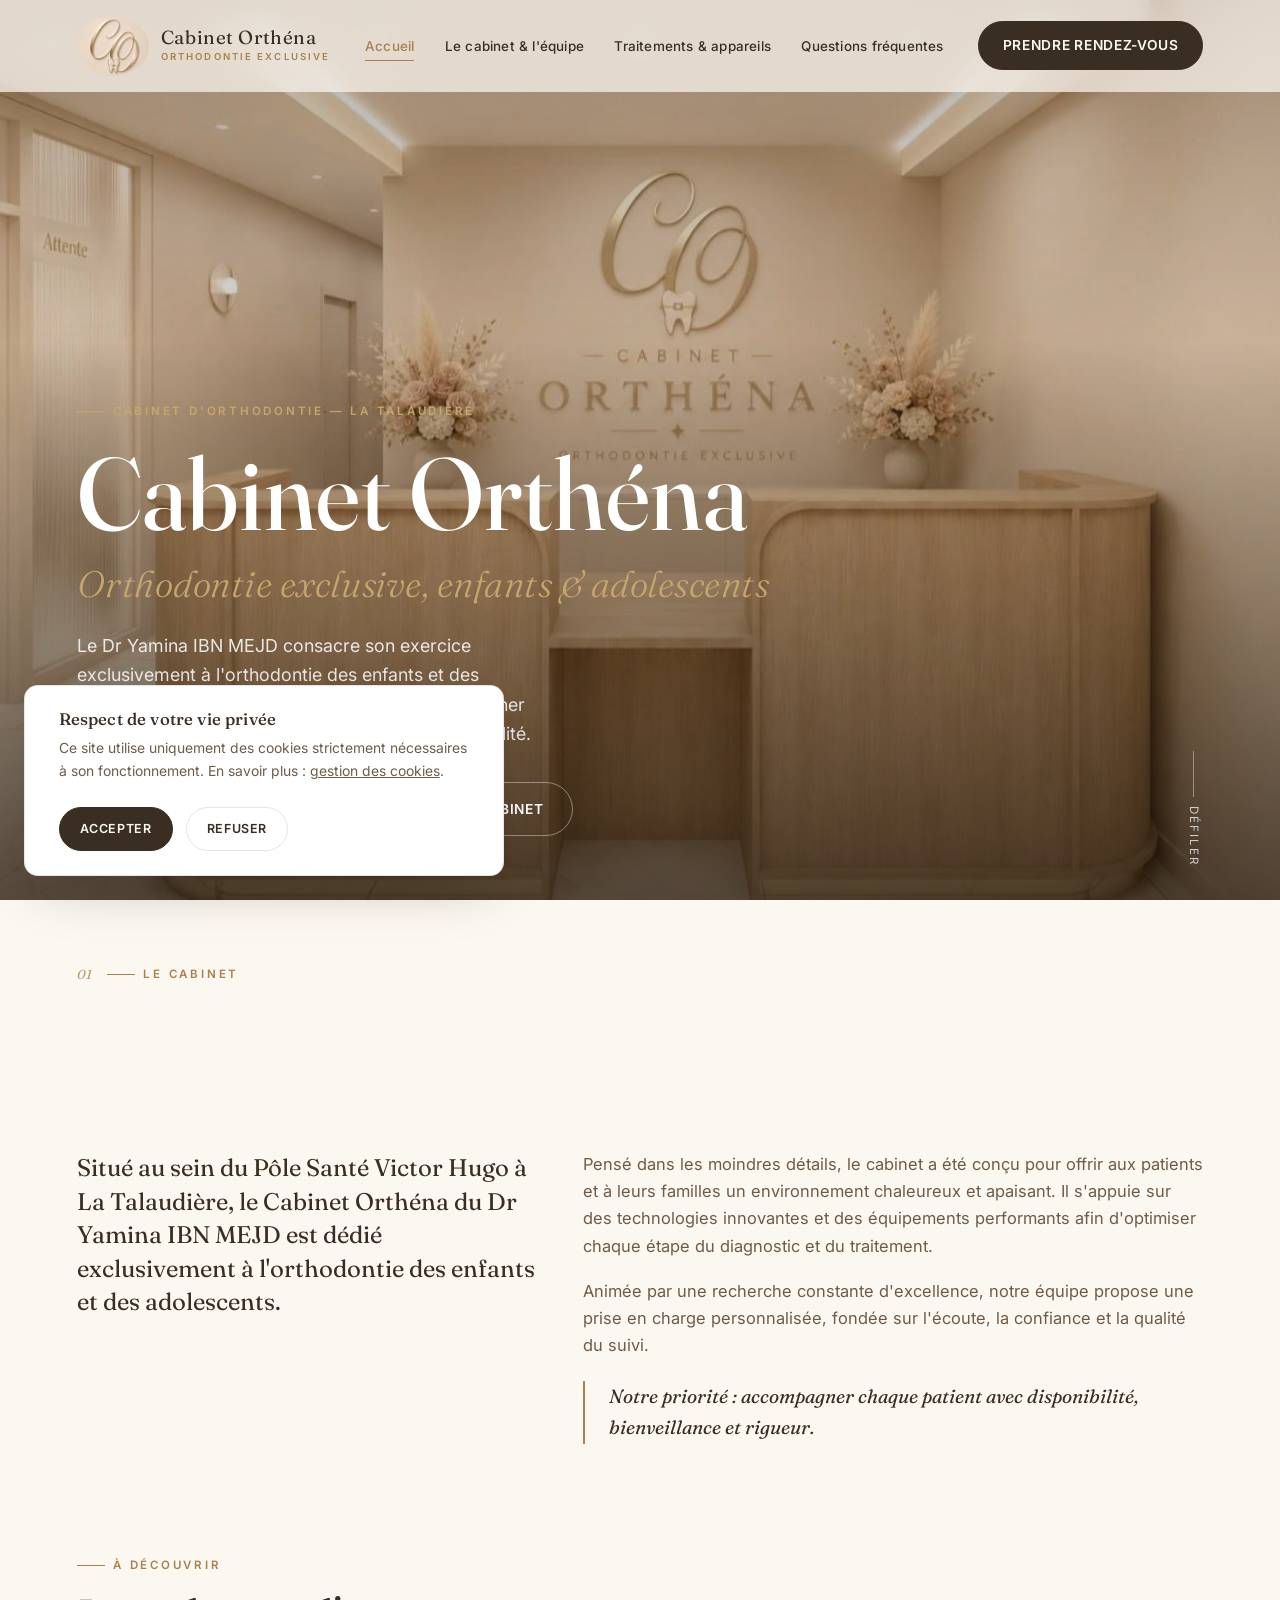
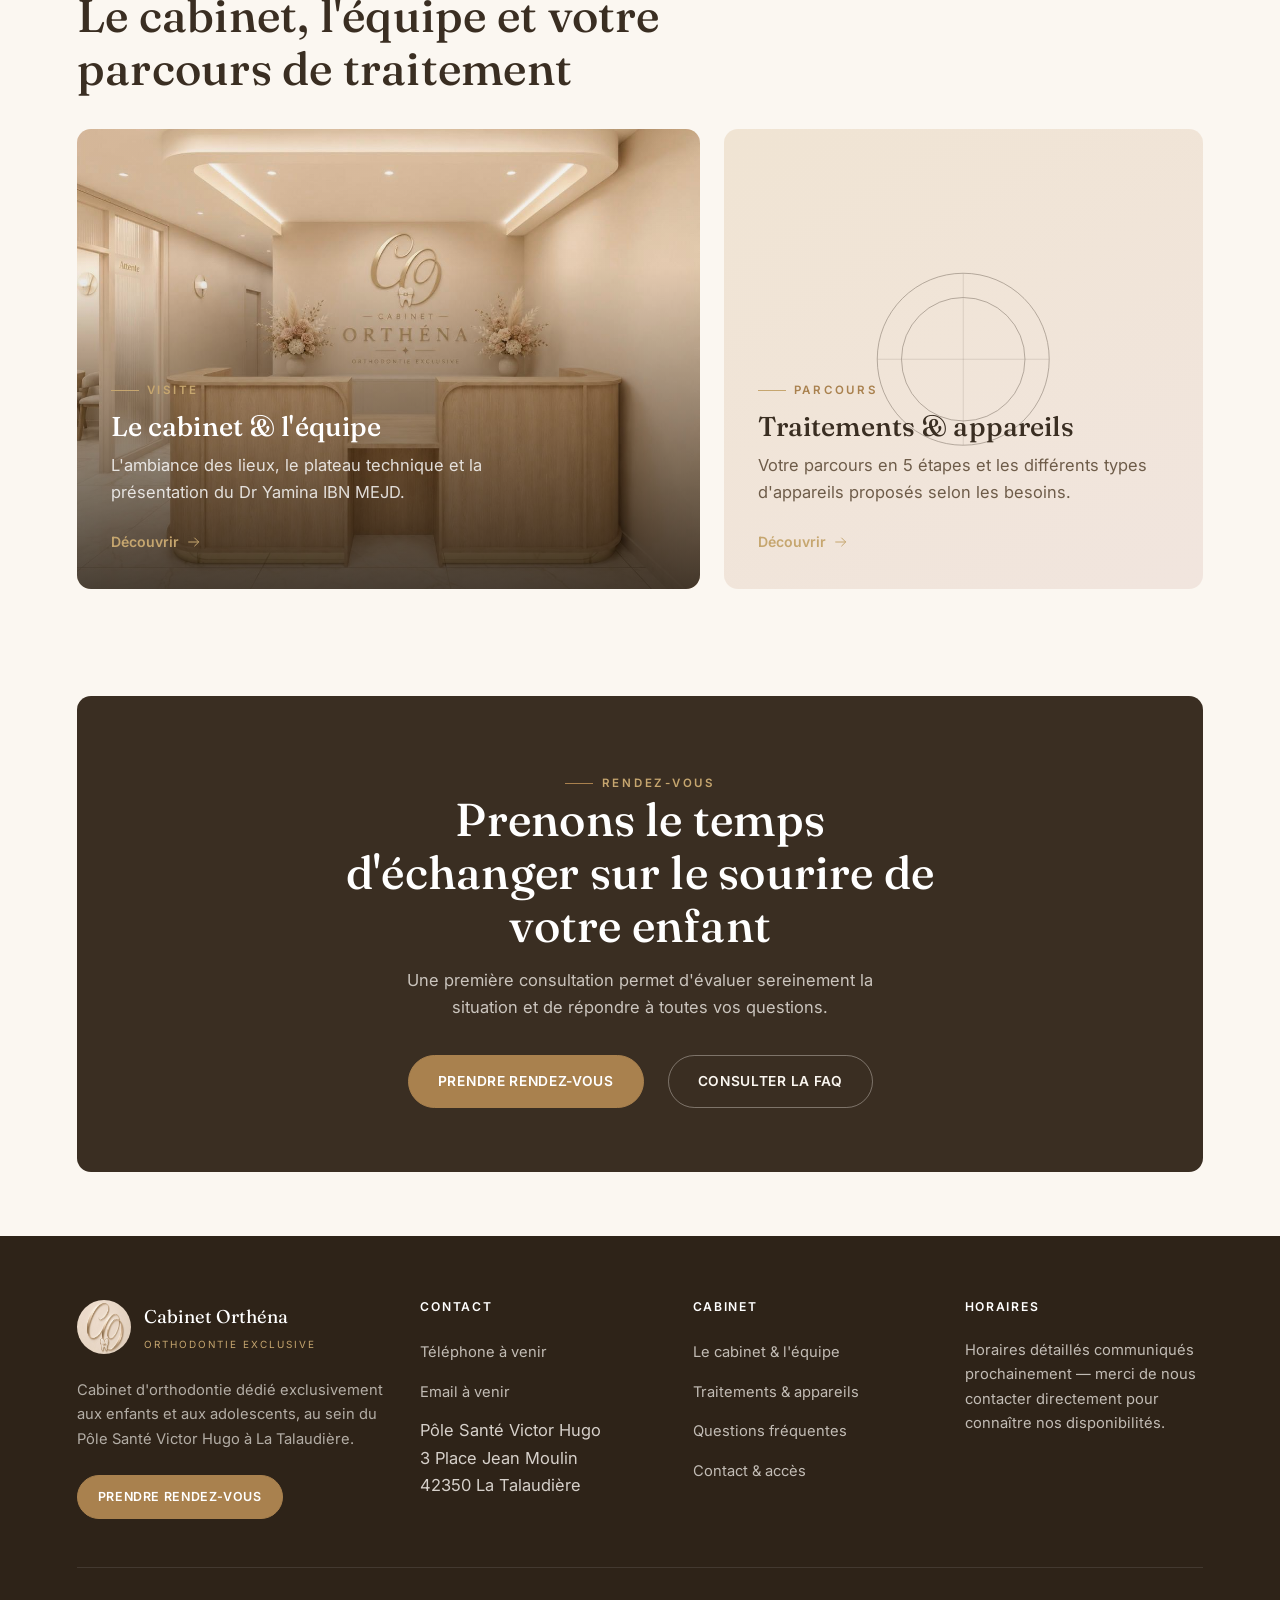
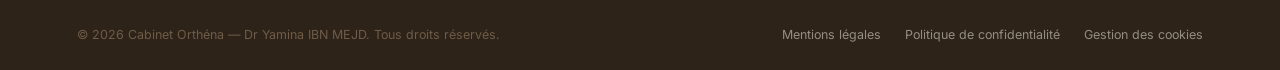
==== index.html @ a94fd917 "Site du Cabinet Orthéna — version initiale Site vitrine complet (accueil, cabinet & équipe, traiteme" ====
<!doctype html>
<html lang="fr">
<head>
<meta charset="UTF-8">
<meta name="viewport" content="width=device-width, initial-scale=1">
<title>Cabinet Orthéna — Orthodontie exclusive à La Talaudière | Dr Yamina IBN MEJD</title>
<meta name="description" content="Cabinet d'orthodontie du Dr Yamina IBN MEJD au Pôle Santé Victor Hugo à La Talaudière. Prise en charge de l'orthodontie des enfants et des adolescents, dans un cadre chaleureux et un plateau technique numérique.">
<link rel="canonical" href="index.html">
<meta property="og:type" content="website">
<meta property="og:title" content="Cabinet Orthéna — Orthodontie exclusive">
<meta property="og:description" content="Orthodontie des enfants et des adolescents au Pôle Santé Victor Hugo, La Talaudière — Dr Yamina IBN MEJD.">
<meta property="og:image" content="assets/img/cabinet-accueil-01-lg.jpg">
<link rel="icon" type="image/png" sizes="512x512" href="assets/img/favicon-512.png">
<link rel="icon" type="image/png" sizes="32x32" href="assets/img/favicon-32.png">
<link rel="preconnect" href="https://fonts.googleapis.com">
<link rel="preconnect" href="https://fonts.gstatic.com" crossorigin>
<link href="https://fonts.googleapis.com/css2?family=Fraunces:ital,opsz,wght@0,9..144,340;0,9..144,460;0,9..144,560;1,9..144,400&family=Inter:wght@400;500;600;700&display=swap" rel="stylesheet">
<link rel="stylesheet" href="assets/css/style.css">
<script type="application/ld+json">
{
  "@context": "https://schema.org",
  "@type": "Dentist",
  "name": "Cabinet Orthéna",
  "description": "Cabinet d'orthodontie exclusivement dédié aux enfants et aux adolescents, situé au Pôle Santé Victor Hugo à La Talaudière.",
  "medicalSpecialty": "Orthodontics",
  "address": {
    "@type": "PostalAddress",
    "streetAddress": "3 Place Jean Moulin",
    "postalCode": "42350",
    "addressLocality": "La Talaudière",
    "addressCountry": "FR"
  },
  "physician": {
    "@type": "Physician",
    "name": "Dr Yamina IBN MEJD",
    "medicalSpecialty": "Orthodontics"
  }
}
</script>
</head>
<body>

<a class="skip-link" href="#main">Aller au contenu</a>

<header class="site-header">
  <div class="header-inner">
    <a href="index.html" class="brand" aria-label="Cabinet Orthéna — accueil">
      <img src="assets/img/logo-orthena-monogram@400.jpg" alt="Cabinet Orthéna" width="52" height="52">
      <span class="brand-text">Cabinet Orthéna<small>Orthodontie exclusive</small></span>
    </a>
    <nav class="main-nav" aria-label="Navigation principale">
      <ul>
        <li><a href="index.html" aria-current="page">Accueil</a></li>
        <li><a href="cabinet-equipe.html">Le cabinet &amp; l'équipe</a></li>
        <li><a href="traitements.html">Traitements &amp; appareils</a></li>
        <li><a href="faq.html">Questions fréquentes</a></li>
      </ul>
    </nav>
    <div class="header-actions">
      <a href="https://www.doctolib.fr/dentiste/la-talaudiere/yamina-ibn-mejd" data-doctolib class="btn btn--primary">Prendre rendez-vous</a>
      <button class="nav-toggle" aria-label="Ouvrir le menu" aria-expanded="false" aria-controls="mobile-nav">
        <span></span><span></span><span></span>
      </button>
    </div>
  </div>
</header>

<div class="mobile-nav" id="mobile-nav">
  <nav aria-label="Navigation mobile">
    <ul>
      <li><a href="index.html" aria-current="page">Accueil</a></li>
      <li><a href="cabinet-equipe.html">Le cabinet &amp; l'équipe</a></li>
      <li><a href="traitements.html">Traitements &amp; appareils</a></li>
      <li><a href="faq.html">Questions fréquentes</a></li>
    </ul>
  </nav>
  <div class="mobile-nav-footer">
    <a href="https://www.doctolib.fr/dentiste/la-talaudiere/yamina-ibn-mejd" data-doctolib class="btn btn--primary">Prendre rendez-vous</a>
    <a href="contact.html" class="contact-line">Contact &amp; accès</a>
  </div>
</div>

<div class="mobile-cta-bar">
  <a href="https://www.doctolib.fr/dentiste/la-talaudiere/yamina-ibn-mejd" data-doctolib class="btn btn--primary">Prendre rendez-vous</a>
</div>

<main id="main">

  <!-- HERO -->
  <section class="hero">
    <div class="hero-media">
      <img
        src="assets/img/cabinet-accueil-01-xl.jpg"
        srcset="assets/img/cabinet-accueil-01-sm.jpg 480w, assets/img/cabinet-accueil-01-md.jpg 800w, assets/img/cabinet-accueil-01-lg.jpg 1200w, assets/img/cabinet-accueil-01-xl.jpg 2000w"
        sizes="100vw"
        alt="Accueil du Cabinet Orthéna, espace chaleureux en bois clair et tons ivoire au Pôle Santé Victor Hugo"
        id="heroImg"
      >
    </div>
    <div class="hero-content">
      <p class="eyebrow">Cabinet d'orthodontie — La Talaudière</p>
      <h1 class="hero-title">Cabinet Orthéna<br><em>Orthodontie exclusive, enfants &amp; adolescents</em></h1>
      <p class="hero-sub">Le Dr Yamina IBN MEJD consacre son exercice exclusivement à l'orthodontie des enfants et des adolescents, dans un cadre pensé pour accompagner chaque famille avec douceur, précision et disponibilité.</p>
      <div class="hero-actions">
        <a href="https://www.doctolib.fr/dentiste/la-talaudiere/yamina-ibn-mejd" data-doctolib class="btn btn--primary">Prendre rendez-vous</a>
        <a href="cabinet-equipe.html" class="btn btn--ghost">Découvrir le cabinet</a>
      </div>
    </div>
    <div class="hero-scroll-cue"><span class="line"></span> Défiler</div>
  </section>

  <!-- INTRODUCTION -->
  <section class="section section--tight">
    <div class="container">
      <div class="intro-head">
        <div class="intro-eyebrow-row reveal">
          <span class="intro-index">01</span>
          <p class="eyebrow">Le cabinet</p>
        </div>
        <h2 class="reveal reveal--mask reveal-delay-1">Un cadre pensé pour rassurer autant qu'il inspire confiance</h2>
      </div>
      <div class="intro-columns">
        <div class="intro-col intro-col--lede reveal reveal--left">
          <p class="lede">Situé au sein du Pôle Santé Victor Hugo à La Talaudière, le Cabinet Orthéna du Dr Yamina IBN MEJD est dédié exclusivement à l'orthodontie des enfants et des adolescents.</p>
        </div>
        <div class="intro-col reveal reveal--right reveal-delay-1">
          <p>Pensé dans les moindres détails, le cabinet a été conçu pour offrir aux patients et à leurs familles un environnement chaleureux et apaisant. Il s'appuie sur des technologies innovantes et des équipements performants afin d'optimiser chaque étape du diagnostic et du traitement.</p>
          <p>Animée par une recherche constante d'excellence, notre équipe propose une prise en charge personnalisée, fondée sur l'écoute, la confiance et la qualité du suivi.</p>
          <p class="editorial-quote">Notre priorité : accompagner chaque patient avec disponibilité, bienveillance et rigueur.</p>
        </div>
      </div>
    </div>
  </section>

  <!-- TEASERS -->
  <section class="section section--flush-top">
    <div class="container">
      <div class="section-head reveal">
        <p class="eyebrow">À découvrir</p>
        <h2>Le cabinet, l'équipe et votre parcours de traitement</h2>
      </div>
      <div class="teasers">
        <a href="cabinet-equipe.html" class="teaser-card reveal reveal--left">
          <img src="assets/img/cabinet-accueil-01-lg.jpg" alt="Espace d'accueil du Cabinet Orthéna, bois clair et tons ivoire">
          <div class="teaser-body">
            <p class="eyebrow">Visite</p>
            <h3>Le cabinet &amp; l'équipe</h3>
            <p>L'ambiance des lieux, le plateau technique et la présentation du Dr Yamina IBN MEJD.</p>
            <span class="link-arrow">Découvrir <svg viewBox="0 0 24 24" fill="none" stroke="currentColor" stroke-width="1.5" stroke-linecap="round"><path d="M4 12h15M13 6l6 6-6 6"/></svg></span>
          </div>
        </a>
        <a href="traitements.html" class="teaser-card teaser-card--placeholder reveal reveal--right reveal-delay-1">
          <div class="ornament">
            <svg viewBox="0 0 200 200" fill="none" stroke="currentColor" stroke-width="0.6"><circle cx="100" cy="100" r="78"/><circle cx="100" cy="100" r="56"/><path d="M100 22v156M22 100h156" opacity="0.4"/></svg>
          </div>
          <div class="teaser-body">
            <p class="eyebrow">Parcours</p>
            <h3>Traitements &amp; appareils</h3>
            <p>Votre parcours en 5 étapes et les différents types d'appareils proposés selon les besoins.</p>
            <span class="link-arrow">Découvrir <svg viewBox="0 0 24 24" fill="none" stroke="currentColor" stroke-width="1.5" stroke-linecap="round"><path d="M4 12h15M13 6l6 6-6 6"/></svg></span>
          </div>
        </a>
      </div>
    </div>
  </section>

  <!-- CTA BAND -->
  <section class="section--tight section--flush-top">
    <div class="container">
      <div class="cta-band reveal reveal--scale">
        <p class="eyebrow">Rendez-vous</p>
        <h2>Prenons le temps d'échanger sur le sourire de votre enfant</h2>
        <p>Une première consultation permet d'évaluer sereinement la situation et de répondre à toutes vos questions.</p>
        <div class="actions">
          <a href="https://www.doctolib.fr/dentiste/la-talaudiere/yamina-ibn-mejd" data-doctolib class="btn btn--on-dark">Prendre rendez-vous</a>
          <a href="faq.html" class="btn btn--ghost" style="border-color:rgba(251,247,241,0.35); color:#FBF7F1;">Consulter la FAQ</a>
        </div>
      </div>
    </div>
  </section>

</main>

<footer class="site-footer">
  <div class="container">
    <div class="footer-top">
      <div class="footer-brand-col">
        <div class="footer-brand">
          <img src="assets/img/logo-orthena-monogram@400.jpg" alt="Cabinet Orthéna" width="54" height="54">
          <span class="footer-brand-text">Cabinet Orthéna<small>Orthodontie exclusive</small></span>
        </div>
        <p class="footer-desc">Cabinet d'orthodontie dédié exclusivement aux enfants et aux adolescents, au sein du Pôle Santé Victor Hugo à La Talaudière.</p>
        <div class="footer-cta"><a href="https://www.doctolib.fr/dentiste/la-talaudiere/yamina-ibn-mejd" data-doctolib class="btn btn--on-dark btn--sm">Prendre rendez-vous</a></div>
      </div>
      <div class="footer-col">
        <h4>Contact</h4>
        <ul>
          <li><a data-cfg="phoneHref" href="contact.html"><span data-cfg="phoneDisplay">Téléphone à venir</span></a></li>
          <li><a data-cfg="emailHref" href="contact.html"><span data-cfg="emailDisplay">Email à venir</span></a></li>
          <li><span data-cfg="addressLine1">Pôle Santé Victor Hugo</span><br><span data-cfg="addressStreet">3 Place Jean Moulin</span><br><span data-cfg="addressPostal">42350 La Talaudière</span></li>
        </ul>
      </div>
      <div class="footer-col">
        <h4>Cabinet</h4>
        <ul>
          <li><a href="cabinet-equipe.html">Le cabinet &amp; l'équipe</a></li>
          <li><a href="traitements.html">Traitements &amp; appareils</a></li>
          <li><a href="faq.html">Questions fréquentes</a></li>
          <li><a href="contact.html">Contact &amp; accès</a></li>
        </ul>
      </div>
      <div class="footer-col">
        <h4>Horaires</h4>
        <p data-cfg="openingHoursNote">Horaires détaillés communiqués prochainement.</p>
      </div>
    </div>
    <div class="footer-bottom">
      <p>&copy; <span data-year></span> Cabinet Orthéna — Dr Yamina IBN MEJD. Tous droits réservés.</p>
      <div class="footer-legal">
        <a href="mentions-legales.html">Mentions légales</a>
        <a href="confidentialite.html">Politique de confidentialité</a>
        <a href="cookies.html">Gestion des cookies</a>
      </div>
    </div>
  </div>
</footer>

<div class="cookie-banner" role="dialog" aria-label="Gestion des cookies">
  <h4>Respect de votre vie privée</h4>
  <p>Ce site utilise uniquement des cookies strictement nécessaires à son fonctionnement. En savoir plus : <a href="cookies.html">gestion des cookies</a>.</p>
  <div class="cookie-actions">
    <button class="btn btn--primary btn--sm" data-cookie-action="accepted">Accepter</button>
    <button class="btn btn--ghost btn--sm" data-cookie-action="declined">Refuser</button>
  </div>
</div>

<script src="assets/js/config.js"></script>
<script src="assets/js/main.js"></script>
</body>
</html>
---- assets/css/style.css ----
/* ============================================================================
   CABINET ORTHÉNA — Feuille de style principale
   Direction artistique : orthodontie premium, minimalisme chaleureux,
   ivoire / beige / bois clair / touches or champagne.
   ============================================================================ */

/* ---------------------------------------------------------------------------
   1. TOKENS
   --------------------------------------------------------------------------- */
:root {
  /* Couleurs — palette crème / beige / or */
  --c-bg:            #FBF7F1;   /* ivoire principal */
  --c-bg-section:    #F4EBDD;   /* beige chaud (sections alternées) */
  --c-bg-warm:       #F0E4D3;   /* beige plus soutenu (proche des photos) */
  --c-bg-rose:       #F1E5DE;   /* beige légèrement rosé */
  --c-card:          #FFFFFF;
  --c-line:          rgba(58, 46, 34, 0.12);
  --c-line-soft:     rgba(58, 46, 34, 0.07);

  --c-text:          #3A2E22;   /* brun foncé — texte principal */
  --c-text-soft:     #6E5C49;   /* brun moyen — texte secondaire */
  --c-text-mute:     #93816C;   /* brun clair — texte tertiaire / légendes */

  --c-gold:          #A9814E;   /* or champagne — accents */
  --c-gold-soft:     #C6A66F;
  --c-gold-line:     rgba(169, 129, 78, 0.4);
  --c-gold-bg:       rgba(169, 129, 78, 0.08);

  --c-wood:          #C9AF8C;   /* bois clair */
  --c-white:         #FFFFFF;

  /* Typographie */
  --font-display: "Fraunces", "Iowan Old Style", "Palatino Linotype", Georgia, serif;
  --font-body:    "Inter", -apple-system, BlinkMacSystemFont, "Segoe UI", sans-serif;

  /* Rythme / espacement */
  --space-xs:  0.5rem;
  --space-sm:  0.9rem;
  --space-md:  1.5rem;
  --space-lg:  2.1rem;
  --space-xl:  3rem;
  --space-2xl: 4rem;
  --space-3xl: 5.2rem;

  --container-w: 1320px;
  --container-pad: 6vw;

  --radius-sm: 2px;
  --radius-md: 6px;
  --radius-lg: 14px;

  --ease-soft: cubic-bezier(0.22, 1, 0.36, 1);
  --dur-md: 0.7s;
  --dur-lg: 1.1s;

  --header-h: 92px;
}

@media (max-width: 720px) {
  :root {
    --container-pad: 6.5vw;
    --space-lg: 1.8rem;
    --space-xl: 2.3rem;
    --space-2xl: 2.9rem;
    --space-3xl: 3.6rem;
    --header-h: 72px;
  }
}

/* ---------------------------------------------------------------------------
   2. RESET
   --------------------------------------------------------------------------- */
*, *::before, *::after { box-sizing: border-box; }
* { margin: 0; padding: 0; }
html { -webkit-text-size-adjust: 100%; }

html {
  scroll-behavior: smooth;
  scroll-padding-top: calc(var(--header-h) + 12px);
}

@media (prefers-reduced-motion: reduce) {
  html { scroll-behavior: auto; }
  *, *::before, *::after {
    animation-duration: 0.001ms !important;
    animation-iteration-count: 1 !important;
    transition-duration: 0.001ms !important;
    scroll-behavior: auto !important;
  }
}

body {
  font-family: var(--font-body);
  background: var(--c-bg);
  color: var(--c-text);
  font-size: 16.5px;
  line-height: 1.65;
  -webkit-font-smoothing: antialiased;
  text-rendering: optimizeLegibility;
  overflow-x: hidden;
}

img, svg, video { display: block; max-width: 100%; }
img { height: auto; }

a { color: inherit; text-decoration: none; }

ul, ol { list-style: none; }

button {
  font: inherit;
  color: inherit;
  background: none;
  border: none;
  cursor: pointer;
}

input, textarea, select { font: inherit; color: inherit; }

h1, h2, h3, h4 {
  font-family: var(--font-display);
  font-weight: 500;
  line-height: 1.15;
  letter-spacing: 0.005em;
  color: var(--c-text);
}

:focus-visible {
  outline: 2px solid var(--c-gold);
  outline-offset: 3px;
}

::selection { background: var(--c-gold-soft); color: var(--c-text); }

/* ---------------------------------------------------------------------------
   3. TYPOGRAPHIE
   --------------------------------------------------------------------------- */
.eyebrow {
  display: inline-flex;
  align-items: center;
  gap: 0.7em;
  font-family: var(--font-body);
  font-size: 0.72rem;
  font-weight: 600;
  letter-spacing: 0.24em;
  text-transform: uppercase;
  color: var(--c-gold);
}
.eyebrow::before {
  content: "";
  width: 28px;
  height: 1px;
  background: var(--c-gold);
  display: inline-block;
}

h1, .h1 {
  font-size: clamp(2.6rem, 5.4vw, 4.6rem);
  font-weight: 460;
}
h2, .h2 {
  font-size: clamp(2rem, 3.6vw, 3.1rem);
}
h3, .h3 {
  font-size: clamp(1.35rem, 2vw, 1.7rem);
}
h4, .h4 {
  font-size: 1.1rem;
  font-weight: 600;
  font-family: var(--font-body);
  letter-spacing: 0.01em;
}

p { color: var(--c-text-soft); }
.lede {
  font-size: 1.18rem;
  line-height: 1.7;
  color: var(--c-text-soft);
}

.text-serif-italic {
  font-family: var(--font-display);
  font-style: italic;
  font-weight: 400;
}

.text-center { text-align: center; }

/* ---------------------------------------------------------------------------
   4. LAYOUT
   --------------------------------------------------------------------------- */
.container {
  width: 100%;
  max-width: var(--container-w);
  margin-inline: auto;
  padding-inline: var(--container-pad);
}

.section {
  padding-block: var(--space-3xl);
  position: relative;
}
.section--tight { padding-block: var(--space-2xl); }
.section--alt   { background: var(--c-bg-section); }
.section--warm  { background: var(--c-bg-warm); }
.section--border-top { border-top: 1px solid var(--c-line); }
/* À utiliser sur une section qui suit immédiatement un hero, une sous-nav ou
   une autre section : l'élément précédent a déjà créé une respiration,
   inutile de la doubler avec un plein padding-block des deux côtés. */
.section--flush-top { padding-top: var(--space-md); }

.section-head {
  max-width: 720px;
  margin-bottom: var(--space-lg);
}
.section-head.center { margin-inline: auto; text-align: center; }
.section-head h2 { margin-top: var(--space-sm); }
.section-head p { margin-top: var(--space-md); }

.visually-hidden {
  position: absolute; width: 1px; height: 1px;
  overflow: hidden; clip: rect(0 0 0 0); white-space: nowrap;
}

.skip-link {
  position: fixed;
  top: -60px; left: 12px;
  background: var(--c-text);
  color: var(--c-bg);
  padding: 0.8em 1.2em;
  z-index: 999;
  border-radius: var(--radius-sm);
  transition: top 0.25s var(--ease-soft);
}
.skip-link:focus { top: 12px; }

/* Reveal-on-scroll — plusieurs variantes pour varier le rythme des apparitions.
   Le déclenchement (classe is-visible) est géré par main.js ; seule l'écriture
   du mouvement initial change d'une variante à l'autre. */
.reveal {
  opacity: 0;
  transform: translateY(24px);
  transition: opacity 1s var(--ease-soft), transform 1s var(--ease-soft);
  will-change: opacity, transform;
}
.reveal.is-visible { opacity: 1; transform: none; }

/* légère translation latérale — pour les paires visuel/texte qui se répondent */
.reveal--left  { transform: translateX(-30px); }
.reveal--right { transform: translateX(30px); }

/* léger zoom-settle — pour les images et les blocs mis en évidence */
.reveal--scale {
  transform: scale(0.96);
  transition: opacity 1.1s var(--ease-soft), transform 1.1s var(--ease-soft);
}

/* fondu pur, sans déplacement — pour les éléments denses (listes, texte long) */
.reveal--fade {
  transform: none;
  transition: opacity 1.2s var(--ease-soft);
}

/* légère descente — pour les éléments qui doivent "se poser" depuis le haut */
.reveal--down { transform: translateY(-18px); }

/* reveal par masque — un "rideau" se lève sur l'élément (titres, accents) */
.reveal.reveal--mask {
  opacity: 1;
  transform: none;
  clip-path: inset(0 0 100% 0);
  transition: clip-path 1.15s var(--ease-soft);
}
.reveal.reveal--mask.is-visible { clip-path: inset(0 0 0% 0); }

.reveal-delay-1 { transition-delay: 0.1s; }
.reveal-delay-2 { transition-delay: 0.22s; }
.reveal-delay-3 { transition-delay: 0.34s; }
.reveal-delay-4 { transition-delay: 0.46s; }

@media (prefers-reduced-motion: reduce) {
  .reveal, .reveal--left, .reveal--right, .reveal--scale, .reveal--fade, .reveal--down, .reveal--mask {
    opacity: 1; transform: none; clip-path: none; transition: none;
  }
}

/* ---------------------------------------------------------------------------
   5. BOUTONS
   --------------------------------------------------------------------------- */
.btn {
  display: inline-flex;
  align-items: center;
  justify-content: center;
  gap: 0.6em;
  font-family: var(--font-body);
  font-size: 0.86rem;
  font-weight: 600;
  letter-spacing: 0.05em;
  text-transform: uppercase;
  padding: 1.05em 2.1em;
  border-radius: 999px;
  transition: background 0.4s var(--ease-soft), color 0.4s var(--ease-soft),
              border-color 0.4s var(--ease-soft), transform 0.4s var(--ease-soft),
              box-shadow 0.4s var(--ease-soft);
  white-space: nowrap;
}
.btn:active { transform: translateY(0); box-shadow: none; }

.btn--primary {
  background: var(--c-text);
  color: var(--c-bg);
  border: 1px solid var(--c-text);
}
.btn--primary:hover {
  background: var(--c-gold);
  border-color: var(--c-gold);
  color: var(--c-white);
  transform: translateY(-2px);
  box-shadow: 0 14px 28px -12px rgba(169, 129, 78, 0.55);
}

.btn--ghost {
  background: transparent;
  color: var(--c-text);
  border: 1px solid var(--c-line);
}
.btn--ghost:hover {
  border-color: var(--c-gold);
  color: var(--c-gold);
  background: var(--c-gold-bg);
  transform: translateY(-2px);
}

.btn--on-dark {
  background: var(--c-gold);
  color: var(--c-white);
  border: 1px solid var(--c-gold);
}
.btn--on-dark:hover {
  background: var(--c-white);
  color: var(--c-text);
  border-color: var(--c-white);
  transform: translateY(-2px);
  box-shadow: 0 14px 28px -12px rgba(0, 0, 0, 0.35);
}

.btn--sm { padding: 0.85em 1.6em; font-size: 0.78rem; }

.link-underline {
  position: relative;
  display: inline-block;
  padding-bottom: 0.2em;
  font-weight: 600;
  font-size: 0.9rem;
  letter-spacing: 0.03em;
}
.link-underline::after {
  content: "";
  position: absolute;
  left: 0; right: 0; bottom: 0;
  height: 1px;
  background: currentColor;
  transform: scaleX(1);
  transform-origin: right;
  transition: transform 0.5s var(--ease-soft);
}
.link-underline:hover::after { transform: scaleX(0); transform-origin: left; }

.link-arrow {
  display: inline-flex; align-items: center; gap: 0.5em;
  font-weight: 600; font-size: 0.88rem; color: var(--c-gold);
}
.link-arrow svg { transition: transform 0.4s var(--ease-soft); width: 16px; height: 16px; }
.link-arrow:hover svg { transform: translateX(5px); }

/* ---------------------------------------------------------------------------
   6. HEADER / NAVIGATION
   --------------------------------------------------------------------------- */
.site-header {
  position: fixed;
  top: 0; left: 0; right: 0;
  z-index: 500;
  height: var(--header-h);
  display: flex;
  align-items: center;
  background: rgba(251, 247, 241, 0.72);
  backdrop-filter: blur(10px) saturate(1.1);
  -webkit-backdrop-filter: blur(10px) saturate(1.1);
  transition: background 0.5s var(--ease-soft), box-shadow 0.5s var(--ease-soft),
              height 0.4s var(--ease-soft), border-color 0.5s var(--ease-soft);
  border-bottom: 1px solid transparent;
}
.site-header.is-solid {
  background: rgba(251, 247, 241, 0.94);
  backdrop-filter: blur(14px) saturate(1.1);
  -webkit-backdrop-filter: blur(14px) saturate(1.1);
  border-bottom-color: var(--c-line);
  box-shadow: 0 8px 30px -18px rgba(30, 22, 14, 0.25);
}

.header-inner {
  width: 100%;
  max-width: var(--container-w);
  margin-inline: auto;
  padding-inline: var(--container-pad);
  display: flex;
  align-items: center;
  justify-content: space-between;
  gap: var(--space-md);
}

.brand {
  display: flex;
  align-items: center;
  gap: 0.7em;
  flex-shrink: 0;
}
.brand img {
  height: 52px;
  width: auto;
  border-radius: 50%;
  transition: height 0.4s var(--ease-soft);
}
.site-header:not(.is-solid) .brand img { height: 60px; }
.brand-text {
  font-family: var(--font-display);
  font-size: 1.18rem;
  letter-spacing: 0.03em;
  line-height: 1.1;
}
.brand-text small {
  display: block;
  font-family: var(--font-body);
  font-size: 0.6rem;
  letter-spacing: 0.22em;
  text-transform: uppercase;
  color: var(--c-gold);
  margin-top: 0.35em;
  font-weight: 600;
}

.main-nav { display: flex; min-width: 0; }
.main-nav ul { display: flex; align-items: center; gap: 1.9rem; }
.main-nav a {
  position: relative;
  font-size: 0.84rem;
  font-weight: 500;
  letter-spacing: 0.015em;
  padding: 0.4em 0;
  white-space: nowrap;
  transition: color 0.4s var(--ease-soft);
}
.main-nav a::after {
  content: "";
  position: absolute; left: 50%; right: 50%; bottom: -2px;
  height: 1px; background: var(--c-gold);
  transition: left 0.45s var(--ease-soft), right 0.45s var(--ease-soft);
}
.main-nav a:hover,
.main-nav a[aria-current="page"] { color: var(--c-gold); }
.main-nav a:hover::after,
.main-nav a[aria-current="page"]::after { left: 0; right: 0; }

.header-actions { display: flex; align-items: center; gap: var(--space-md); }
.header-actions .btn { padding: 0.85em 1.7em; }

.nav-toggle {
  display: none;
  flex-direction: column;
  justify-content: center;
  gap: 5px;
  width: 44px;
  height: 44px;
}
.nav-toggle span {
  display: block;
  width: 24px;
  height: 1.5px;
  background: var(--c-text);
  transition: transform 0.4s var(--ease-soft), opacity 0.3s var(--ease-soft);
}
.nav-toggle[aria-expanded="true"] span:nth-child(1) { transform: translateY(6.5px) rotate(45deg); }
.nav-toggle[aria-expanded="true"] span:nth-child(2) { opacity: 0; }
.nav-toggle[aria-expanded="true"] span:nth-child(3) { transform: translateY(-6.5px) rotate(-45deg); }

.mobile-nav { display: none; }

@media (max-width: 1180px) {
  .main-nav { display: none; }
  .header-actions .btn--ghost-nav { display: none; }
  .nav-toggle { display: flex; }

  .mobile-nav {
    display: flex;
    position: fixed;
    inset: 0;
    top: var(--header-h);
    background: var(--c-bg);
    z-index: 480;
    padding: var(--space-xl) var(--container-pad);
    flex-direction: column;
    justify-content: space-between;
    transform: translateX(100%);
    visibility: hidden;
    transition: transform 0.55s var(--ease-soft), visibility 0s linear 0.55s;
  }
  .mobile-nav.is-open {
    transform: translateX(0);
    visibility: visible;
    transition: transform 0.55s var(--ease-soft), visibility 0s linear 0s;
  }
  .mobile-nav ul { display: flex; flex-direction: column; gap: var(--space-md); }
  .mobile-nav a {
    font-family: var(--font-display);
    font-size: 1.9rem;
    font-weight: 400;
  }
  .mobile-nav a[aria-current="page"] { color: var(--c-gold); }
  .mobile-nav-footer {
    display: flex; flex-direction: column; gap: var(--space-md);
    padding-top: var(--space-lg);
    border-top: 1px solid var(--c-line);
  }
  .mobile-nav-footer a.contact-line { font-size: 0.95rem; color: var(--c-text-soft); }
}

/* Sticky mobile CTA */
.mobile-cta-bar {
  position: fixed;
  left: 0; right: 0; bottom: 0;
  z-index: 460;
  display: none;
  padding: 0.7rem var(--container-pad);
  padding-bottom: calc(0.7rem + env(safe-area-inset-bottom));
  background: rgba(251, 247, 241, 0.94);
  backdrop-filter: blur(12px);
  border-top: 1px solid var(--c-line);
  transform: translateY(100%);
  transition: transform 0.5s var(--ease-soft);
}
.mobile-cta-bar.is-visible { transform: translateY(0); }
.mobile-cta-bar .btn { width: 100%; }
@media (max-width: 720px) {
  .mobile-cta-bar { display: block; }
  body { padding-bottom: 0; }
}

/* ---------------------------------------------------------------------------
   7. HERO
   --------------------------------------------------------------------------- */
.hero {
  position: relative;
  min-height: 100svh;
  display: flex;
  align-items: flex-end;
  overflow: hidden;
  background: var(--c-text);
}
.hero-media {
  position: absolute;
  inset: 0;
  z-index: 0;
}
.hero-media img {
  width: 100%; height: 100%;
  object-fit: cover;
  transform: scale(1.08);
  will-change: transform;
}
.hero-media::after {
  content: "";
  position: absolute; inset: 0;
  background: linear-gradient(180deg, rgba(30, 22, 14, 0.32) 0%, rgba(30, 22, 14, 0.18) 38%, rgba(24, 17, 10, 0.72) 100%);
}
.hero-content {
  position: relative;
  z-index: 2;
  width: 100%;
  max-width: var(--container-w);
  margin-inline: auto;
  padding-inline: var(--container-pad);
  padding-bottom: var(--space-2xl);
  color: var(--c-white);
}
.hero-content .eyebrow { color: var(--c-gold-soft); }
.hero-content .eyebrow::before { background: var(--c-gold-soft); }
.hero-title {
  font-size: clamp(3.1rem, 8vw, 6.4rem);
  color: var(--c-white);
  margin-top: var(--space-sm);
  max-width: 780px;
}
.hero-title em {
  display: block;
  font-size: clamp(1.5rem, 3.2vw, 2.3rem);
  line-height: 1.25;
  font-style: italic;
  font-weight: 300;
  margin-top: 0.2em;
  color: var(--c-gold-soft);
}
.hero-sub {
  margin-top: var(--space-md);
  max-width: 46ch;
  font-size: 1.12rem;
  color: rgba(255, 255, 255, 0.86);
}
.hero-actions {
  margin-top: var(--space-lg);
  display: flex;
  align-items: center;
  gap: var(--space-md);
  flex-wrap: wrap;
}
.hero-actions .btn--ghost {
  border-color: rgba(255, 255, 255, 0.4);
  color: var(--c-white);
}
.hero-actions .btn--ghost:hover { border-color: var(--c-gold-soft); color: var(--c-gold-soft); }

.hero-scroll-cue {
  position: absolute;
  right: var(--container-pad);
  bottom: var(--space-lg);
  z-index: 2;
  display: flex;
  align-items: center;
  gap: 0.8em;
  color: rgba(255,255,255,0.75);
  font-size: 0.72rem;
  letter-spacing: 0.18em;
  text-transform: uppercase;
  writing-mode: vertical-rl;
}
.hero-scroll-cue .line {
  width: 1px; height: 46px;
  background: rgba(255,255,255,0.4);
  position: relative;
  overflow: hidden;
}
.hero-scroll-cue .line::after {
  content: "";
  position: absolute; left: 0; top: -100%;
  width: 100%; height: 100%;
  background: var(--c-gold-soft);
  animation: scrollcue 2.6s ease-in-out infinite;
}
@keyframes scrollcue {
  0% { top: -100%; }
  50% { top: 0%; }
  100% { top: 100%; }
}
@media (max-width: 720px) {
  .hero-scroll-cue { display: none; }
  .hero { align-items: flex-end; }
  .hero-content { padding-bottom: var(--space-lg); }
  .hero-title { font-size: clamp(2.3rem, 10vw, 3rem); max-width: none; }
  .hero-title em { font-size: clamp(1.15rem, 5.4vw, 1.5rem); }
  .hero-sub { font-size: 1rem; max-width: 34ch; }
  .hero-actions { margin-top: var(--space-md); gap: 0.8rem; }
  .hero-actions .btn { width: 100%; }
}

@media (max-width: 560px) {
  .header-actions > .btn--primary { display: none; }
}

/* ---------------------------------------------------------------------------
   8. PAGE HERO (pages secondaires)
   --------------------------------------------------------------------------- */
.page-hero {
  padding-top: calc(var(--header-h) + var(--space-xl));
  padding-bottom: var(--space-lg);
  background: var(--c-bg-section);
  position: relative;
  overflow: hidden;
}
.page-hero .container { position: relative; z-index: 1; max-width: 900px; }
.page-hero h1 { margin-top: var(--space-sm); }
.page-hero p { margin-top: var(--space-md); font-size: 1.08rem; max-width: 60ch; }
.page-hero-ornament {
  position: absolute;
  top: -10%; right: -6%;
  width: 46vw; max-width: 620px;
  opacity: 0.5;
  pointer-events: none;
}

/* ---------------------------------------------------------------------------
   9. INTRO ÉDITORIALE (accueil) — composition magazine en pleine largeur.
   Le numéro "01" n'est plus qu'un repère graphique discret dans la ligne
   d'eyebrow ; le contenu se déploie ensuite sur deux colonnes pour occuper
   la largeur disponible sans empiler de grands espaces vides.
   --------------------------------------------------------------------------- */
.intro-eyebrow-row {
  display: flex;
  align-items: center;
  gap: 0.9em;
}
.intro-index {
  font-family: var(--font-display);
  font-style: italic;
  font-size: 0.82rem;
  color: var(--c-gold);
  opacity: 0.8;
  letter-spacing: 0.02em;
}
.intro-head h2 {
  margin-top: 0.55em;
  max-width: 22ch;
  overflow: hidden; /* nécessaire au reveal par masque (clip-path) */
}

.intro-columns {
  display: grid;
  grid-template-columns: 0.85fr 1.15fr;
  gap: var(--space-xl);
  margin-top: var(--space-lg);
  align-items: start;
}
.intro-col--lede .lede {
  font-family: var(--font-display);
  font-size: 1.5rem;
  line-height: 1.4;
  font-weight: 400;
  color: var(--c-text);
}
.intro-col p + p { margin-top: 1.1em; }
.editorial-quote {
  margin-top: var(--space-md);
  padding-left: var(--space-md);
  border-left: 2px solid var(--c-gold);
  font-family: var(--font-display);
  font-style: italic;
  font-size: 1.2rem;
  color: var(--c-text);
}

@media (max-width: 900px) {
  .intro-columns { grid-template-columns: 1fr; gap: var(--space-md); }
  .intro-head h2 { max-width: none; }
}

/* ---------------------------------------------------------------------------
   10. TEASER CARDS (accueil -> pages)
   --------------------------------------------------------------------------- */
.teasers {
  display: grid;
  grid-template-columns: 1.3fr 1fr;
  gap: var(--space-md);
}
.teaser-card {
  position: relative;
  overflow: hidden;
  border-radius: var(--radius-lg);
  min-height: 460px;
  display: flex;
  align-items: flex-end;
  color: var(--c-white);
  isolation: isolate;
  transition: transform 0.6s var(--ease-soft), box-shadow 0.6s var(--ease-soft);
}
.teaser-card:hover {
  transform: translateY(-6px);
  box-shadow: 0 30px 60px -28px rgba(30, 22, 14, 0.4);
}
.teaser-card img {
  position: absolute; inset: 0; width: 100%; height: 100%; object-fit: cover;
  transition: transform 1.4s var(--ease-soft);
  z-index: -2;
}
.teaser-card::after {
  content: "";
  position: absolute; inset: 0; z-index: -1;
  background: linear-gradient(180deg, rgba(30,22,14,0.05) 30%, rgba(24,17,10,0.78) 100%);
}
.teaser-card:hover img { transform: scale(1.07); }
.teaser-card .teaser-body { padding: var(--space-lg); position: relative; z-index: 1; }
.teaser-card .eyebrow { color: var(--c-gold-soft); }
.teaser-card .eyebrow::before { background: var(--c-gold-soft); }
.teaser-card h3 { color: var(--c-white); margin-top: 0.4em; font-size: 1.7rem; }
.teaser-card p { color: rgba(255,255,255,0.82); margin-top: 0.6em; max-width: 40ch; }
.teaser-card .link-arrow { margin-top: var(--space-md); color: var(--c-gold-soft); }

.teaser-card--placeholder {
  background: linear-gradient(150deg, var(--c-bg-warm), var(--c-bg-rose));
  color: var(--c-text);
}
.teaser-card--placeholder::after { display: none; }
.teaser-card--placeholder .eyebrow,
.teaser-card--placeholder h3 { color: var(--c-text); }
.teaser-card--placeholder .eyebrow { color: var(--c-gold); }
.teaser-card--placeholder p { color: var(--c-text-soft); }
.teaser-card--placeholder .ornament {
  position: absolute; inset: 0; display: flex; align-items: center; justify-content: center;
  opacity: 0.5; z-index: -1;
}
.teaser-card--placeholder .ornament svg { width: 46%; height: auto; }

@media (max-width: 860px) {
  .teasers { grid-template-columns: 1fr; }
  .teaser-card { min-height: 380px; }
}

/* ---------------------------------------------------------------------------
   11. LE CABINET — photo unique + galerie asymétrique (réservée)
   --------------------------------------------------------------------------- */
.cabinet-feature {
  position: relative;
  border-radius: var(--radius-lg);
  overflow: hidden;
  cursor: pointer;
}
.cabinet-feature img {
  width: 100%;
  aspect-ratio: 16 / 9;
  object-fit: cover;
  transition: transform 1.4s var(--ease-soft);
}
.cabinet-feature:hover img { transform: scale(1.035); }
.cabinet-feature figcaption {
  margin-top: var(--space-sm);
  font-size: 0.85rem;
  font-style: italic;
  color: var(--c-text-mute);
}
@media (max-width: 720px) {
  .cabinet-feature img { aspect-ratio: 4 / 3; }
}

/* La galerie en grille asymétrique ci-dessous est prête à l'emploi mais pas
   utilisée pour l'instant, faute de plusieurs photos réelles du cabinet.
   Dès que de nouvelles photos seront ajoutées (voir README.md), elle
   pourra remplacer .cabinet-feature pour présenter plusieurs espaces. */
.gallery {
  display: grid;
  grid-template-columns: repeat(6, 1fr);
  grid-auto-rows: 130px;
  gap: var(--space-sm);
}
.gallery-item {
  position: relative;
  overflow: hidden;
  border-radius: var(--radius-md);
  cursor: pointer;
  background: var(--c-bg-warm);
  transition: box-shadow 0.5s var(--ease-soft);
}
.gallery-item:not(.is-placeholder):hover {
  box-shadow: 0 20px 44px -20px rgba(30, 22, 14, 0.4);
}
.gallery-item.g-a { grid-column: span 4; grid-row: span 4; }
.gallery-item.g-b { grid-column: span 2; grid-row: span 2; }
.gallery-item.g-c { grid-column: span 2; grid-row: span 2; }
.gallery-item.g-d { grid-column: span 3; grid-row: span 3; }
.gallery-item.g-e { grid-column: span 3; grid-row: span 3; }
.gallery-item.g-f { grid-column: span 6; grid-row: span 3; }

.gallery-item img {
  position: absolute; inset: 0; width: 100%; height: 100%; object-fit: cover;
  transition: transform 1.1s var(--ease-soft), filter 0.6s ease;
}
.gallery-item:hover img { transform: scale(1.07); }

.gallery-item .caption {
  position: absolute; left: 0; right: 0; bottom: 0;
  padding: 1em 1.1em;
  font-size: 0.78rem;
  letter-spacing: 0.03em;
  color: var(--c-white);
  background: linear-gradient(0deg, rgba(20,15,9,0.72), rgba(20,15,9,0));
  opacity: 0;
  transform: translateY(8px);
  transition: opacity 0.4s var(--ease-soft), transform 0.4s var(--ease-soft);
}
.gallery-item:hover .caption { opacity: 1; transform: translateY(0); }

.gallery-item.is-placeholder {
  display: flex; align-items: center; justify-content: center;
  background: linear-gradient(155deg, var(--c-bg-warm), var(--c-bg-rose));
  cursor: default;
}
.gallery-item.is-placeholder svg { width: 34%; height: auto; opacity: 0.55; }
.gallery-item.is-placeholder .caption { opacity: 1; transform: none; background: none; color: var(--c-text-mute); position: static; padding: 0; text-align: center; }
.gallery-item.is-placeholder .placeholder-inner { display: flex; flex-direction: column; align-items: center; gap: 0.7em; padding: 1em; text-align: center; }

.gallery-item button.expand {
  position: absolute; top: 0.8em; right: 0.8em;
  width: 34px; height: 34px;
  border-radius: 50%;
  background: rgba(255,255,255,0.85);
  display: flex; align-items: center; justify-content: center;
  opacity: 0; transition: opacity 0.35s ease;
}
.gallery-item:hover button.expand { opacity: 1; }

@media (max-width: 860px) {
  .gallery { grid-template-columns: repeat(2, 1fr); grid-auto-rows: 230px; }
  .gallery-item .placeholder-inner .caption { font-size: 0.86rem; }
  .gallery-item.g-a, .gallery-item.g-b, .gallery-item.g-c, .gallery-item.g-d, .gallery-item.g-e, .gallery-item.g-f {
    grid-column: span 1; grid-row: span 1;
  }
  .gallery-item.g-a, .gallery-item.g-f { grid-column: span 2; grid-row: span 2; }
}

/* Lightbox */
.lightbox {
  position: fixed; inset: 0; z-index: 900;
  background: rgba(20, 15, 9, 0.92);
  display: flex; align-items: center; justify-content: center;
  padding: 6vh 5vw;
  opacity: 0; visibility: hidden;
  transition: opacity 0.4s ease;
}
.lightbox.is-open { opacity: 1; visibility: visible; }
.lightbox img { max-height: 88vh; max-width: 100%; border-radius: var(--radius-md); }
.lightbox .lightbox-caption { color: rgba(255,255,255,0.75); text-align: center; margin-top: 1em; font-size: 0.85rem; }
.lightbox-close {
  position: absolute; top: 24px; right: 24px;
  width: 46px; height: 46px; border-radius: 50%;
  background: rgba(255,255,255,0.1); color: #fff;
  display: flex; align-items: center; justify-content: center;
}
.lightbox-close:hover { background: rgba(255,255,255,0.22); }

/* ---------------------------------------------------------------------------
   12. SOUS-NAVIGATION DE PAGE (ancre)
   --------------------------------------------------------------------------- */
.subnav {
  position: sticky;
  top: var(--header-h);
  z-index: 200;
  background: rgba(251, 247, 241, 0.92);
  backdrop-filter: blur(10px);
  border-bottom: 1px solid var(--c-line);
}
.subnav ul {
  display: flex;
  gap: var(--space-lg);
  overflow-x: auto;
  padding-block: 1.1rem;
  scrollbar-width: none;
}
.subnav ul::-webkit-scrollbar { display: none; }
.subnav a {
  font-size: 0.82rem;
  font-weight: 600;
  letter-spacing: 0.05em;
  text-transform: uppercase;
  color: var(--c-text-mute);
  white-space: nowrap;
  transition: color 0.3s ease;
}
.subnav a:hover, .subnav a.is-active { color: var(--c-gold); }

/* ---------------------------------------------------------------------------
   13. ÉQUIPE
   --------------------------------------------------------------------------- */
.doctor-block {
  display: grid;
  grid-template-columns: 0.8fr 1.2fr;
  gap: var(--space-xl);
  align-items: center;
}
.portrait-frame {
  position: relative;
  aspect-ratio: 4 / 5;
  border-radius: var(--radius-lg);
  background: linear-gradient(160deg, var(--c-bg-warm) 0%, var(--c-bg-rose) 55%, var(--c-wood) 130%);
  display: flex; align-items: center; justify-content: center;
  overflow: hidden;
}
.portrait-frame img {
  width: 100%; height: 100%;
  object-fit: cover;
  object-position: top center;
}

.doctor-name { margin-top: var(--space-sm); }
.doctor-role { color: var(--c-gold); font-weight: 600; font-size: 0.95rem; margin-top: 0.3em; letter-spacing: 0.02em; }
.doctor-role + .doctor-role { margin-top: 0.1em; color: var(--c-text-mute); font-weight: 500; }

.credential-list { margin-top: var(--space-md); display: flex; flex-direction: column; gap: 0.65em; }
.credential-list li {
  display: flex; gap: 0.8em; align-items: flex-start;
  font-size: 0.95rem; color: var(--c-text-soft);
}
.credential-list svg { flex-shrink: 0; margin-top: 0.28em; width: 15px; height: 15px; color: var(--c-gold); }

.doctor-bio { margin-top: var(--space-md); max-width: 58ch; }

.team-secondary {
  margin-top: var(--space-xl);
  padding-top: var(--space-lg);
  border-top: 1px solid var(--c-line);
}
.team-secondary .name-slot {
  font-family: var(--font-display);
  font-size: 1.3rem;
  margin-top: 0.5em;
}
.team-secondary .name-slot:empty { display: none; }
.team-secondary .doctor-role { margin-top: 0.2em; }
.team-secondary .placeholder-chip {
  display: inline-block;
  margin-top: 0.6em;
  font-size: 0.72rem;
  letter-spacing: 0.05em;
  text-transform: uppercase;
  color: var(--c-text-mute);
  border: 1px dashed var(--c-line);
  padding: 0.35em 0.8em;
  border-radius: 999px;
}

@media (max-width: 860px) {
  .doctor-block { grid-template-columns: 1fr; gap: var(--space-lg); }
  .portrait-frame { max-width: 340px; margin-inline: auto; }
}

/* ---------------------------------------------------------------------------
   14. PLATEAU TECHNIQUE (équipements)
   --------------------------------------------------------------------------- */
.tech-row {
  display: grid;
  grid-template-columns: 1fr 1fr;
  gap: var(--space-xl);
  align-items: center;
  padding-block: var(--space-xl);
}
.tech-row:not(:last-child) { border-bottom: 1px solid var(--c-line); }
.tech-row.is-reversed .tech-visual { order: 2; }
.tech-visual {
  aspect-ratio: 5 / 4;
  border-radius: var(--radius-lg);
  background: linear-gradient(155deg, var(--c-bg-warm), var(--c-card) 70%);
  border: 1px solid var(--c-line-soft);
  display: flex; align-items: center; justify-content: center;
  position: relative;
  overflow: hidden;
}
.tech-visual svg { width: 44%; height: auto; color: var(--c-gold); }
.tech-visual::before {
  content: "";
  position: absolute; inset: 14px;
  border: 1px solid var(--c-gold-line);
  border-radius: calc(var(--radius-lg) - 4px);
  opacity: 0.5;
}
.tech-visual.has-photo::before { display: none; }
.tech-visual.has-photo img {
  width: 100%; height: 100%;
  object-fit: cover;
  transition: transform 1.4s var(--ease-soft);
}
.tech-visual.has-photo:hover img { transform: scale(1.04); }
.tech-index {
  font-family: var(--font-display);
  font-style: italic;
  font-size: 1rem;
  color: var(--c-gold);
}
.tech-content h3 { margin-top: 0.5em; }
.tech-content p { margin-top: var(--space-sm); }
.tech-content p + p { margin-top: 1em; }

@media (max-width: 860px) {
  .tech-row, .tech-row.is-reversed { grid-template-columns: 1fr; gap: var(--space-md); }
  .tech-row.is-reversed .tech-visual { order: 0; }
  .tech-visual { max-width: 420px; margin-inline: auto; aspect-ratio: 4/3; }
}

/* ---------------------------------------------------------------------------
   15. (réservé)
   --------------------------------------------------------------------------- */

/* ---------------------------------------------------------------------------
   16. PARCOURS PATIENT (timeline)
   --------------------------------------------------------------------------- */
.timeline { position: relative; }
.timeline-track {
  position: absolute;
  left: 27px;
  top: 8px; bottom: 8px;
  width: 1px;
  background: var(--c-line);
}
.timeline-track-fill {
  position: absolute;
  left: 0; top: 0; width: 100%;
  height: 0%;
  background: var(--c-gold);
  transition: height 1.2s var(--ease-soft);
}
.timeline-steps { display: flex; flex-direction: column; gap: var(--space-xl); }
.timeline-step { position: relative; padding-left: 84px; }
.timeline-step .step-marker {
  position: absolute; left: 0; top: 0;
  width: 56px; height: 56px;
  border-radius: 50%;
  background: var(--c-bg);
  border: 1px solid var(--c-line);
  display: flex; align-items: center; justify-content: center;
  font-family: var(--font-display);
  font-style: italic;
  font-size: 1.3rem;
  color: var(--c-text-mute);
  transition: border-color 0.5s ease, color 0.5s ease, background 0.5s ease;
}
.timeline-step.is-visible .step-marker {
  border-color: var(--c-gold);
  color: var(--c-gold);
  background: var(--c-card);
}
.timeline-step h3 { font-size: 1.35rem; }
.timeline-step .step-list {
  margin-top: var(--space-sm);
  display: flex; flex-direction: column; gap: 0.55em;
}
.timeline-step .step-list li {
  position: relative;
  padding-left: 1.3em;
  font-size: 0.96rem;
  color: var(--c-text-soft);
}
.timeline-step .step-list li::before {
  content: "";
  position: absolute; left: 0; top: 0.6em;
  width: 5px; height: 1px;
  background: var(--c-gold);
}
.timeline-step .step-note {
  margin-top: var(--space-sm);
  font-size: 0.94rem;
  color: var(--c-text-soft);
  max-width: 60ch;
}

@media (max-width: 720px) {
  .timeline-track { left: 21px; }
  .timeline-step { padding-left: 64px; }
  .timeline-step .step-marker { width: 44px; height: 44px; font-size: 1.05rem; }
}

/* ---------------------------------------------------------------------------
   17. TYPES DE TRAITEMENTS
   --------------------------------------------------------------------------- */
.treatment-row {
  display: grid;
  grid-template-columns: 0.9fr 1.1fr;
  gap: var(--space-xl);
  align-items: center;
  padding-block: var(--space-xl);
}
.treatment-row:not(:last-child) { border-bottom: 1px solid var(--c-line); }
.treatment-row.is-reversed .treatment-visual { order: 2; }
.treatment-visual {
  aspect-ratio: 6 / 5;
  border-radius: var(--radius-lg);
  position: relative;
  overflow: hidden;
  background: linear-gradient(160deg, var(--c-bg-rose), var(--c-bg-warm));
  display: flex; align-items: center; justify-content: center;
}
.treatment-visual svg { width: 40%; height: auto; color: var(--c-gold); opacity: 0.9; }
.treatment-visual.has-photo img {
  width: 100%; height: 100%;
  object-fit: cover;
  transition: transform 1.4s var(--ease-soft);
}
.treatment-visual.has-photo:hover img { transform: scale(1.04); }
.treatment-visual .tag {
  position: absolute; left: 1.1em; bottom: 1.1em;
  font-size: 0.68rem; letter-spacing: 0.08em; text-transform: uppercase;
  color: var(--c-text-mute);
  background: rgba(255,255,255,0.72);
  padding: 0.5em 0.9em; border-radius: 999px;
}
.treatment-content .eyebrow { margin-bottom: 0.6em; }
.treatment-content p { margin-top: var(--space-sm); }
.treatment-meta {
  margin-top: var(--space-md);
  display: flex; gap: var(--space-sm); flex-wrap: wrap;
}
.treatment-meta span {
  font-size: 0.74rem; letter-spacing: 0.05em; text-transform: uppercase;
  color: var(--c-text-mute);
  border: 1px solid var(--c-line);
  border-radius: 999px;
  padding: 0.5em 1em;
}

@media (max-width: 860px) {
  .treatment-row, .treatment-row.is-reversed { grid-template-columns: 1fr; gap: var(--space-md); }
  .treatment-row.is-reversed .treatment-visual { order: 0; }
}

/* ---------------------------------------------------------------------------
   18. FAQ
   --------------------------------------------------------------------------- */
.faq-list { max-width: 880px; }
.faq-item {
  border-bottom: 1px solid var(--c-line);
}
.faq-item summary {
  list-style: none;
  cursor: pointer;
  padding: 1.6em 0;
  display: flex;
  align-items: center;
  justify-content: space-between;
  gap: var(--space-md);
  font-family: var(--font-display);
  font-size: 1.12rem;
  color: var(--c-text);
}
.faq-item summary::-webkit-details-marker { display: none; }
.faq-item .icon-plus {
  flex-shrink: 0;
  width: 30px; height: 30px;
  border-radius: 50%;
  border: 1px solid var(--c-line);
  position: relative;
  transition: border-color 0.35s ease, transform 0.35s ease;
}
.faq-item .icon-plus::before,
.faq-item .icon-plus::after {
  content: "";
  position: absolute; top: 50%; left: 50%;
  background: var(--c-text);
  transition: transform 0.35s var(--ease-soft), background 0.35s ease;
}
.faq-item .icon-plus::before { width: 11px; height: 1px; transform: translate(-50%, -50%); }
.faq-item .icon-plus::after { width: 1px; height: 11px; transform: translate(-50%, -50%); }
.faq-item[open] .icon-plus { border-color: var(--c-gold); }
.faq-item[open] .icon-plus::after { transform: translate(-50%, -50%) rotate(90deg); opacity: 0; }
.faq-item[open] .icon-plus::before { background: var(--c-gold); }

.faq-answer {
  padding-bottom: 1.7em;
  max-width: 68ch;
  color: var(--c-text-soft);
  animation: faqIn 0.5s var(--ease-soft);
}
@keyframes faqIn {
  from { opacity: 0; transform: translateY(-6px); }
  to { opacity: 1; transform: translateY(0); }
}

.faq-callout {
  margin-top: var(--space-xl);
  padding: var(--space-lg);
  border-radius: var(--radius-lg);
  background: var(--c-bg-warm);
  border: 1px solid var(--c-line-soft);
  display: grid;
  grid-template-columns: auto 1fr;
  gap: var(--space-md);
  align-items: flex-start;
}
.faq-callout svg { width: 30px; height: 30px; color: var(--c-gold); margin-top: 0.2em; }
.faq-callout h3 { font-size: 1.15rem; }
.faq-callout p { margin-top: 0.5em; }
.faq-callout p + p { margin-top: 0.8em; }
.faq-callout .phone-num { color: var(--c-text); font-weight: 700; }

@media (max-width: 560px) {
  .faq-callout { grid-template-columns: 1fr; }
}

/* ---------------------------------------------------------------------------
   19. CONTACT / ACCÈS
   --------------------------------------------------------------------------- */
.contact-grid {
  display: grid;
  grid-template-columns: 1fr 1fr;
  gap: var(--space-2xl);
}
.contact-info-list { display: flex; flex-direction: column; gap: var(--space-lg); }
.contact-info-item { display: flex; gap: var(--space-md); }
.contact-info-item .ico {
  flex-shrink: 0;
  width: 46px; height: 46px;
  border-radius: 50%;
  border: 1px solid var(--c-line);
  display: flex; align-items: center; justify-content: center;
  color: var(--c-gold);
}
.contact-info-item .ico svg { width: 18px; height: 18px; }
.contact-info-item h3 { font-size: 1.02rem; }
.contact-info-item p { margin-top: 0.3em; }
.contact-info-item .pending {
  font-style: italic;
  color: var(--c-text-mute);
}
.contact-info-item .address-note {
  font-size: 0.88rem;
  color: var(--c-text-mute);
}

.map-col { display: flex; flex-direction: column; gap: var(--space-sm); }
.map-block {
  position: relative;
  border-radius: var(--radius-lg);
  overflow: hidden;
  min-height: 380px;
  background: var(--c-bg-warm);
  border: 1px solid var(--c-line-soft);
  filter: grayscale(0.25) contrast(1.02);
  transition: filter 0.5s ease;
}
.map-block:hover { filter: grayscale(0); }
.map-block iframe {
  position: absolute; inset: 0;
  width: 100%; height: 100%;
  min-height: 380px;
  border: 0;
}
.map-directions { align-self: flex-start; }

@media (max-width: 860px) {
  .map-block, .map-block iframe { min-height: 300px; }
}

@media (max-width: 860px) {
  .contact-grid { grid-template-columns: 1fr; gap: var(--space-lg); }
}

/* ---------------------------------------------------------------------------
   20. FOOTER
   --------------------------------------------------------------------------- */
.site-footer {
  background: #2E2318;
  color: rgba(251, 247, 241, 0.82);
  padding-top: var(--space-2xl);
}
.site-footer a { transition: color 0.3s ease; }
.footer-top {
  display: grid;
  grid-template-columns: 1.3fr 1fr 1fr 1fr;
  gap: var(--space-lg);
  padding-bottom: var(--space-xl);
  border-bottom: 1px solid rgba(255,255,255,0.1);
}
.footer-brand { display: flex; align-items: center; gap: 0.8em; margin-bottom: var(--space-md); }
.footer-brand img { height: 54px; border-radius: 50%; }
.footer-brand-text { font-family: var(--font-display); font-size: 1.15rem; color: var(--c-white); }
.footer-brand-text small {
  display: block; font-family: var(--font-body); font-size: 0.62rem;
  letter-spacing: 0.2em; text-transform: uppercase; color: var(--c-gold-soft); margin-top: 0.4em;
}
.footer-col h4 {
  color: var(--c-white); font-family: var(--font-body); font-size: 0.76rem;
  letter-spacing: 0.14em; text-transform: uppercase; margin-bottom: var(--space-md); font-weight: 600;
}
.footer-col ul { display: flex; flex-direction: column; gap: 0.75em; }
.footer-col a, .footer-col p { font-size: 0.92rem; color: rgba(251,247,241,0.72); }
.footer-col a:hover { color: var(--c-gold-soft); }
.footer-desc { font-size: 0.92rem; max-width: 34ch; color: rgba(251,247,241,0.65); }
.footer-cta { margin-top: var(--space-md); }

.footer-bottom {
  display: flex; align-items: center; justify-content: space-between;
  gap: var(--space-md);
  padding-block: var(--space-md);
  margin-top: var(--space-lg);
  font-size: 0.78rem;
  color: rgba(251,247,241,0.5);
  flex-wrap: wrap;
}
.footer-legal { display: flex; gap: var(--space-md); flex-wrap: wrap; }
.footer-legal a { color: rgba(251,247,241,0.5); }
.footer-legal a:hover { color: var(--c-gold-soft); }

@media (max-width: 860px) {
  .footer-top { grid-template-columns: 1fr 1fr; }
}
@media (max-width: 560px) {
  .footer-top { grid-template-columns: 1fr; }
  .footer-bottom { flex-direction: column; align-items: flex-start; }
}

/* ---------------------------------------------------------------------------
   21. COOKIE BANNER
   --------------------------------------------------------------------------- */
.cookie-banner {
  position: fixed;
  left: var(--space-md); right: var(--space-md); bottom: var(--space-md);
  max-width: 480px;
  z-index: 800;
  background: var(--c-card);
  border: 1px solid var(--c-line);
  border-radius: var(--radius-lg);
  padding: var(--space-md) var(--space-lg);
  box-shadow: 0 20px 60px -20px rgba(30,22,14,0.35);
  transform: translateY(140%);
  transition: transform 0.6s var(--ease-soft);
}
.cookie-banner.is-visible { transform: translateY(0); }
.cookie-banner h4 { font-family: var(--font-display); font-size: 1.05rem; font-weight: 500; }
.cookie-banner p { margin-top: 0.6em; font-size: 0.87rem; }
.cookie-banner a { text-decoration: underline; }
.cookie-actions { margin-top: var(--space-md); display: flex; gap: 0.8em; flex-wrap: wrap; }

/* ---------------------------------------------------------------------------
   22. PAGES LÉGALES
   --------------------------------------------------------------------------- */
.legal-content { max-width: 760px; }
.legal-content h2 { margin-top: var(--space-xl); font-size: 1.5rem; }
.legal-content h2:first-child { margin-top: 0; }
.legal-content p { margin-top: var(--space-sm); }
.legal-content ul { margin-top: var(--space-sm); display: flex; flex-direction: column; gap: 0.5em; }
.legal-content li { position: relative; padding-left: 1.2em; color: var(--c-text-soft); }
.legal-content li::before { content: "—"; position: absolute; left: 0; color: var(--c-gold); }
.legal-placeholder {
  margin-top: var(--space-lg);
  padding: var(--space-md) var(--space-lg);
  border: 1px dashed var(--c-line);
  border-radius: var(--radius-md);
  color: var(--c-text-mute);
  font-size: 0.92rem;
  font-style: italic;
}

/* ---------------------------------------------------------------------------
   23. DIVERS
   --------------------------------------------------------------------------- */
.divider-gold {
  width: 60px; height: 1px; background: var(--c-gold);
  margin-block: var(--space-md);
}
.two-col {
  display: grid; grid-template-columns: 1fr 1fr; gap: var(--space-2xl);
}
@media (max-width: 860px) {
  .two-col { grid-template-columns: 1fr; gap: var(--space-lg); }
}

.cta-band {
  background: var(--c-text);
  color: var(--c-bg);
  border-radius: var(--radius-lg);
  padding: var(--space-2xl) var(--space-xl);
  text-align: center;
  position: relative;
  overflow: hidden;
}
.cta-band h2 { color: var(--c-white); max-width: 20ch; margin-inline: auto; }
.cta-band .eyebrow { color: var(--c-gold-soft); justify-content: center; }
.cta-band p { color: rgba(251,247,241,0.75); margin-top: var(--space-sm); max-width: 50ch; margin-inline: auto; }
.cta-band .actions { margin-top: var(--space-lg); display: flex; gap: var(--space-md); justify-content: center; flex-wrap: wrap; }

@media (max-width: 720px) {
  .cta-band { padding: var(--space-xl) var(--space-md); }
}
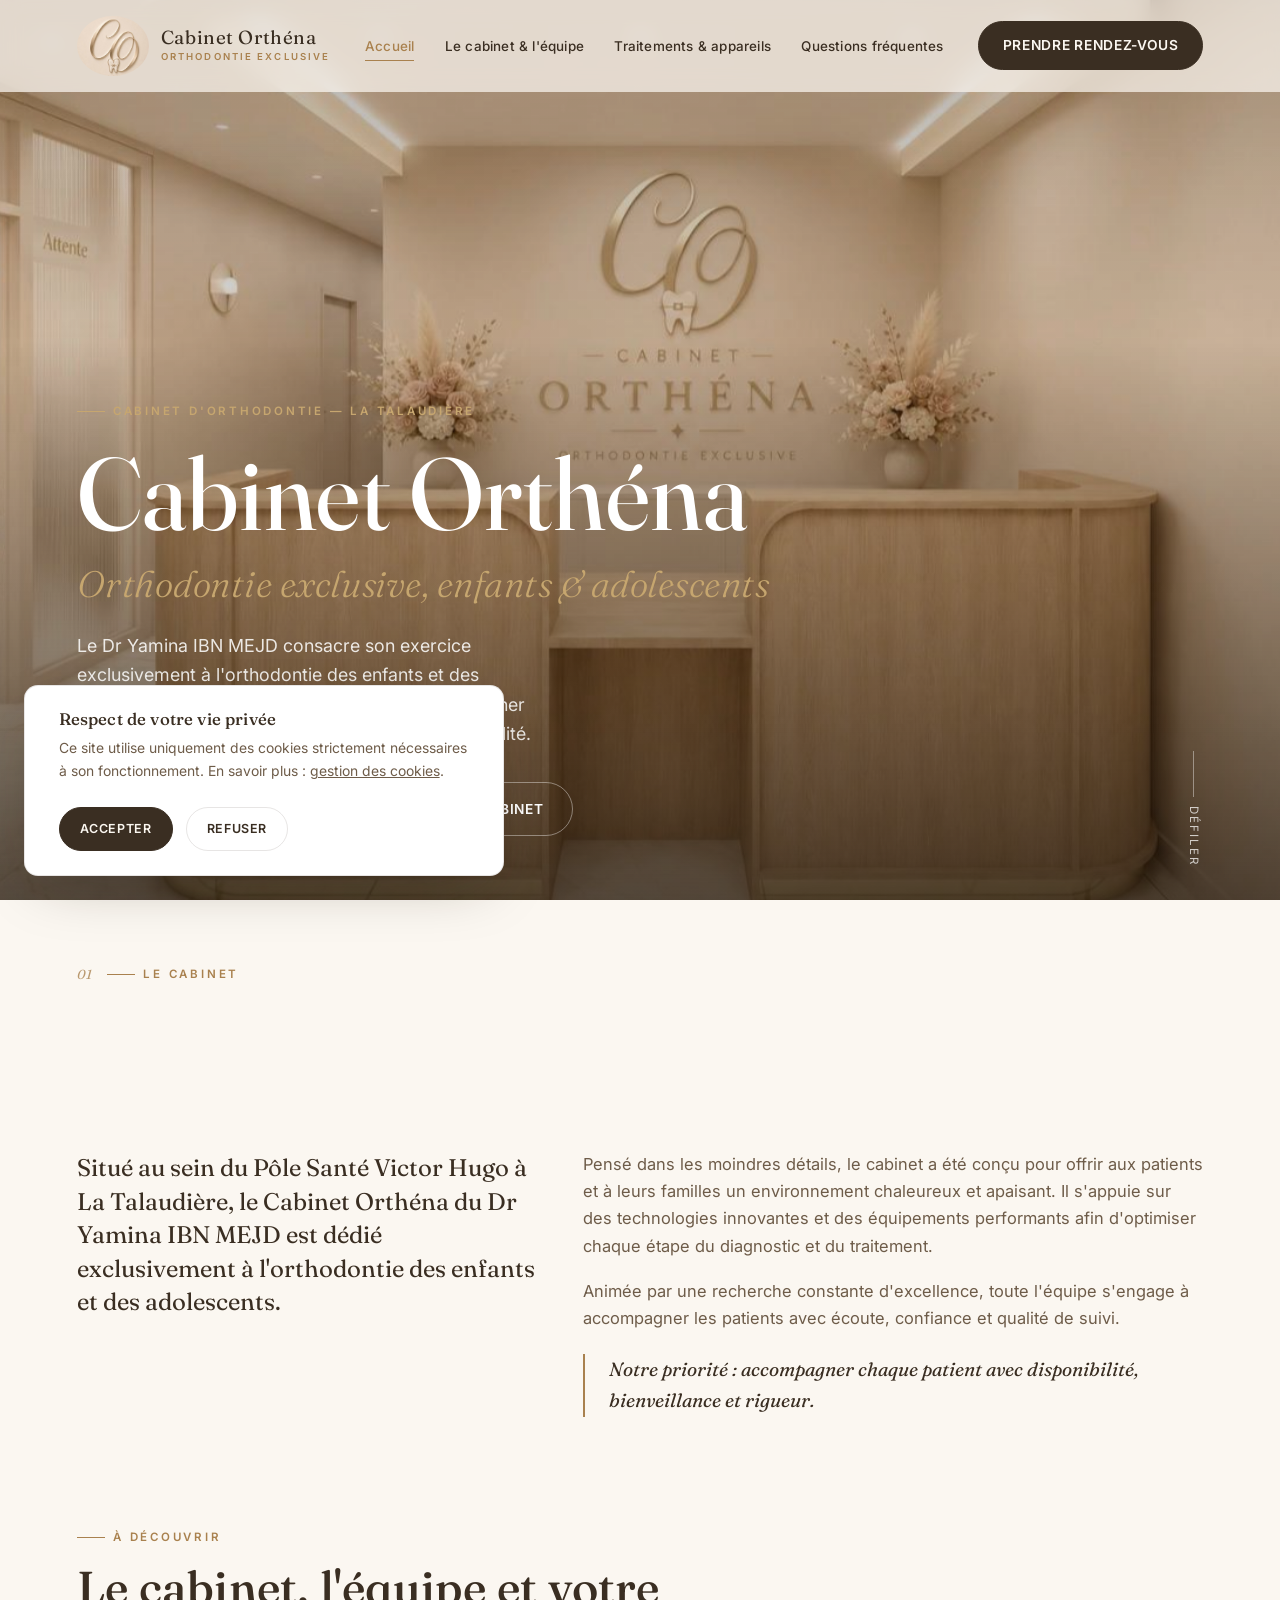
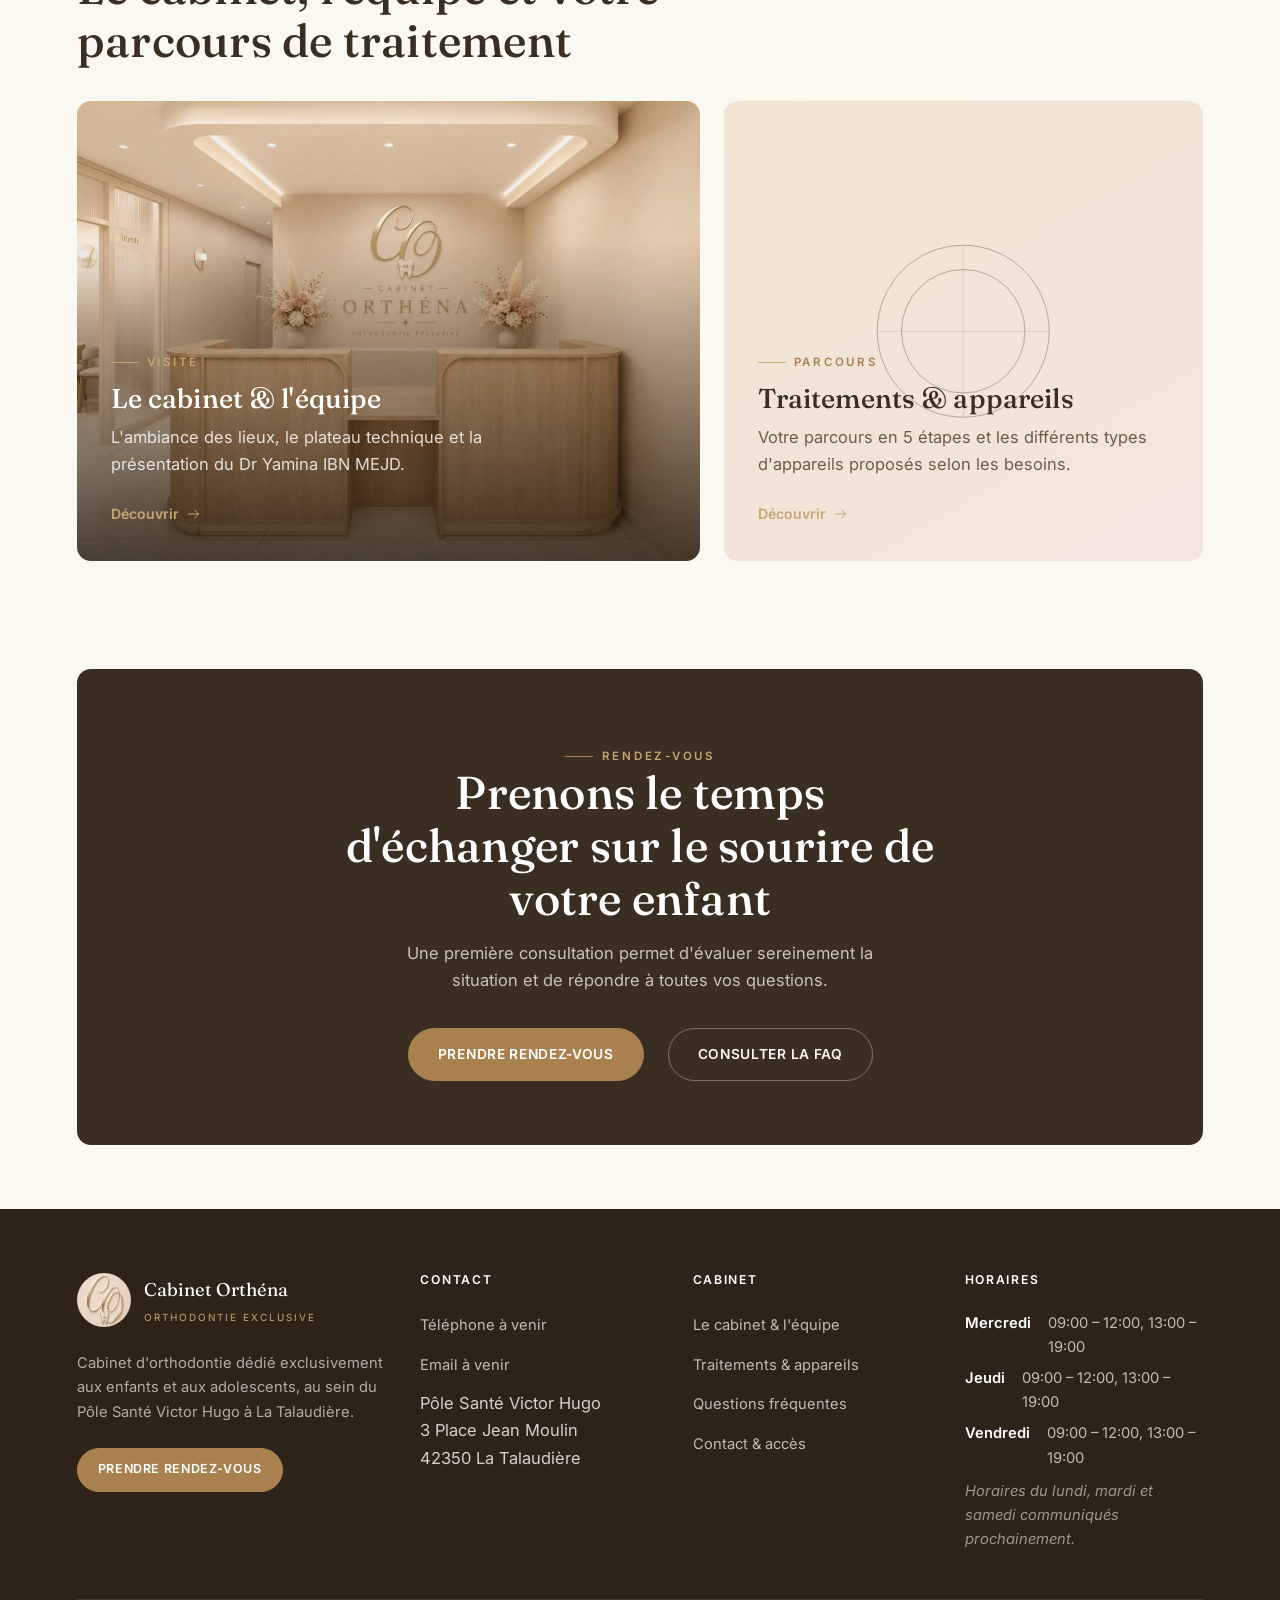
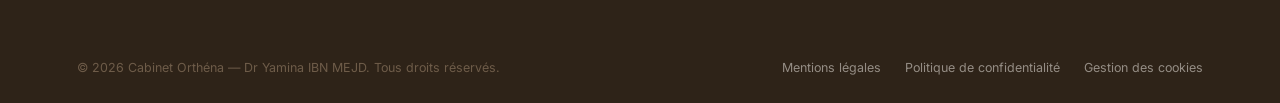
==== commit 9ba07c19: "Contenu : Dentapoche, traitements interceptifs, équipe et horaires - Section Dentapoche : titre remp" ====
--- a/index.html
+++ b/index.html
@@ -125,7 +125,7 @@
         </div>
         <div class="intro-col reveal reveal--right reveal-delay-1">
           <p>Pensé dans les moindres détails, le cabinet a été conçu pour offrir aux patients et à leurs familles un environnement chaleureux et apaisant. Il s'appuie sur des technologies innovantes et des équipements performants afin d'optimiser chaque étape du diagnostic et du traitement.</p>
-          <p>Animée par une recherche constante d'excellence, notre équipe propose une prise en charge personnalisée, fondée sur l'écoute, la confiance et la qualité du suivi.</p>
+          <p>Animée par une recherche constante d'excellence, toute l'équipe s'engage à accompagner les patients avec écoute, confiance et qualité de suivi.</p>
           <p class="editorial-quote">Notre priorité : accompagner chaque patient avec disponibilité, bienveillance et rigueur.</p>
         </div>
       </div>
@@ -211,7 +211,8 @@
       </div>
       <div class="footer-col">
         <h4>Horaires</h4>
-        <p data-cfg="openingHoursNote">Horaires détaillés communiqués prochainement.</p>
+        <ul class="hours-list" data-hours-list></ul>
+        <p class="hours-note" data-cfg="openingHoursNote">Horaires détaillés communiqués prochainement.</p>
       </div>
     </div>
     <div class="footer-bottom">
--- a/assets/css/style.css
+++ b/assets/css/style.css
@@ -1293,6 +1293,25 @@
   font-style: italic;
   color: var(--c-text-mute);
 }
+
+/* Liste des horaires (footer + page Contact) — remplie dynamiquement à
+   partir de config.openingHours par assets/js/main.js. */
+.hours-list {
+  display: flex;
+  flex-direction: column;
+  gap: 0.35em;
+  margin-top: 0.3em;
+}
+.hours-list:empty { display: none; }
+.hours-list li {
+  display: flex;
+  justify-content: space-between;
+  gap: 1.2em;
+  font-size: 0.92rem;
+  color: var(--c-text-soft);
+}
+.hours-list .hours-day { font-weight: 600; color: var(--c-text); }
+.contact-info-item .hours-note { margin-top: 0.5em; }
 .contact-info-item .address-note {
   font-size: 0.88rem;
   color: var(--c-text-mute);
@@ -1356,6 +1375,10 @@
 .footer-col ul { display: flex; flex-direction: column; gap: 0.75em; }
 .footer-col a, .footer-col p { font-size: 0.92rem; color: rgba(251,247,241,0.72); }
 .footer-col a:hover { color: var(--c-gold-soft); }
+.footer-col .hours-list { gap: 0.4em; margin-top: 0; }
+.footer-col .hours-list li { font-size: 0.92rem; color: rgba(251,247,241,0.72); }
+.footer-col .hours-list .hours-day { color: var(--c-white); }
+.footer-col .hours-note { margin-top: 0.6em; font-style: italic; color: rgba(251,247,241,0.55); }
 .footer-desc { font-size: 0.92rem; max-width: 34ch; color: rgba(251,247,241,0.65); }
 .footer-cta { margin-top: var(--space-md); }
 
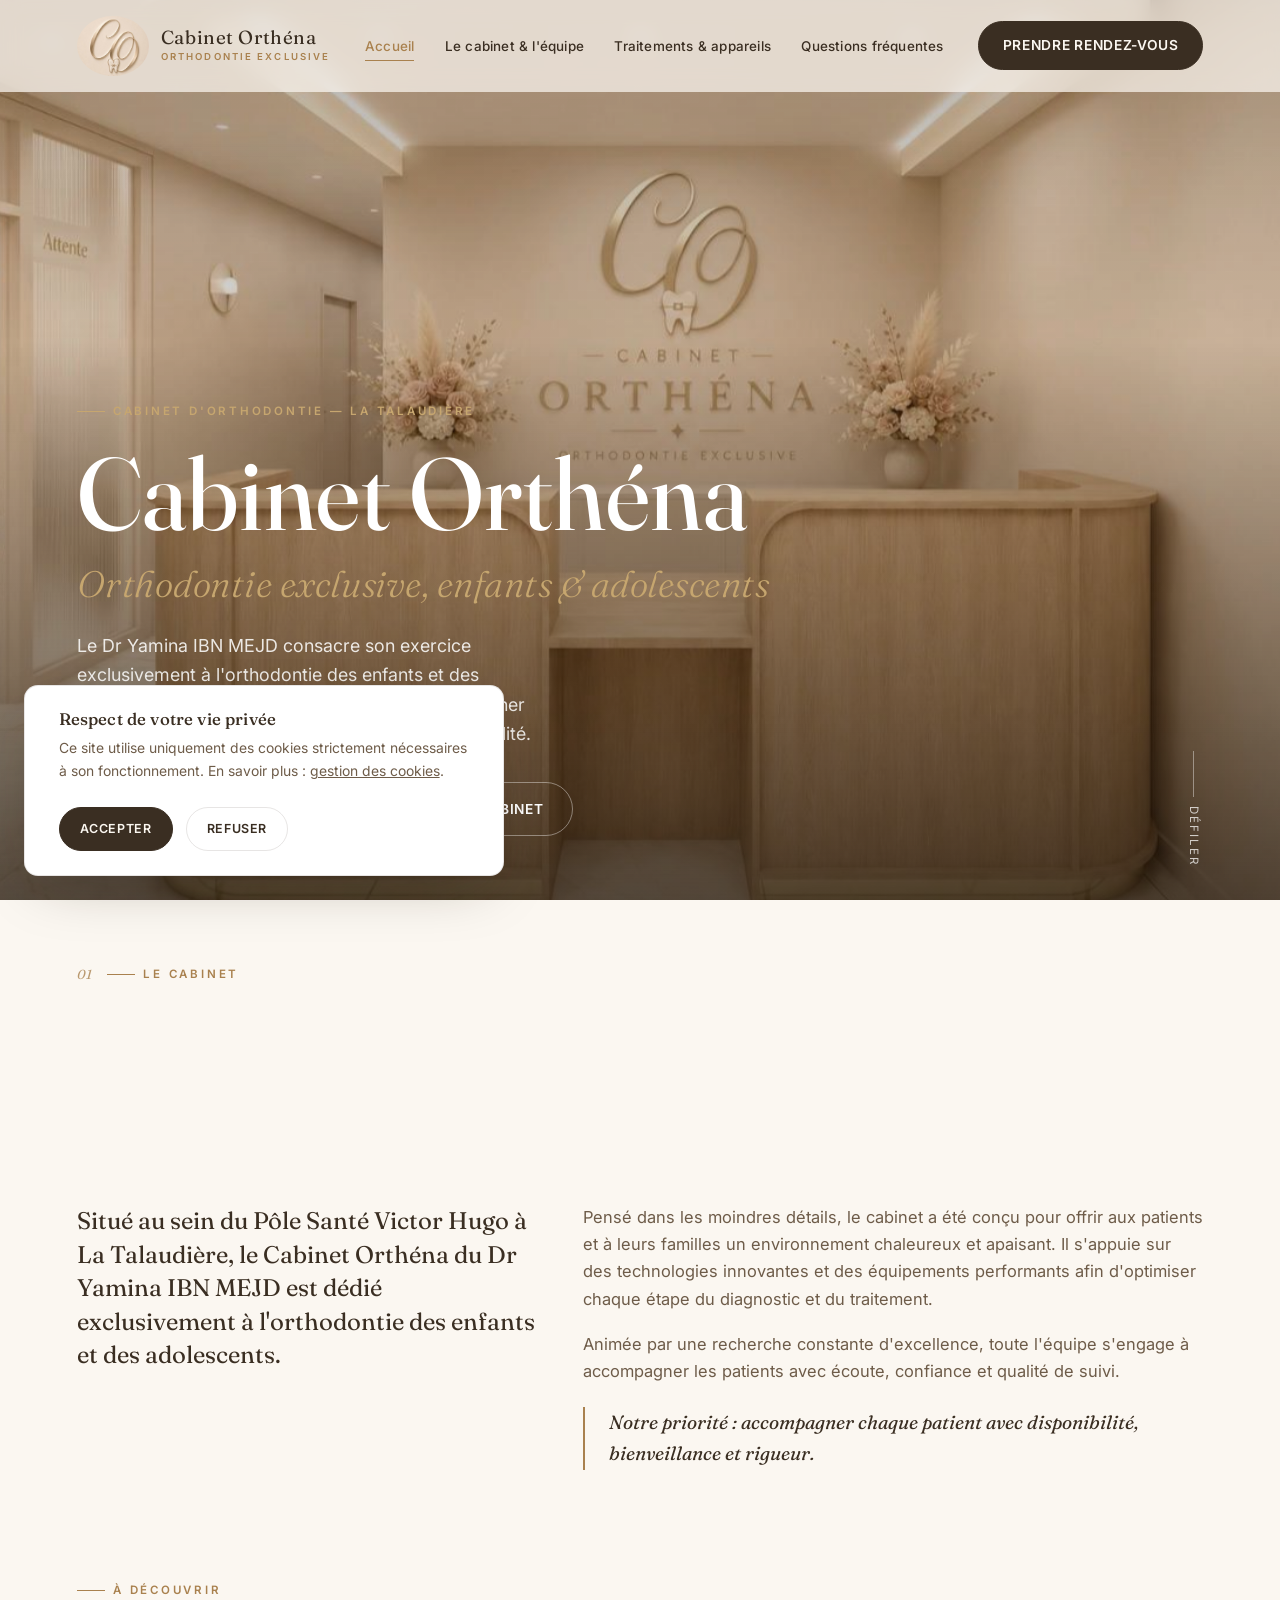
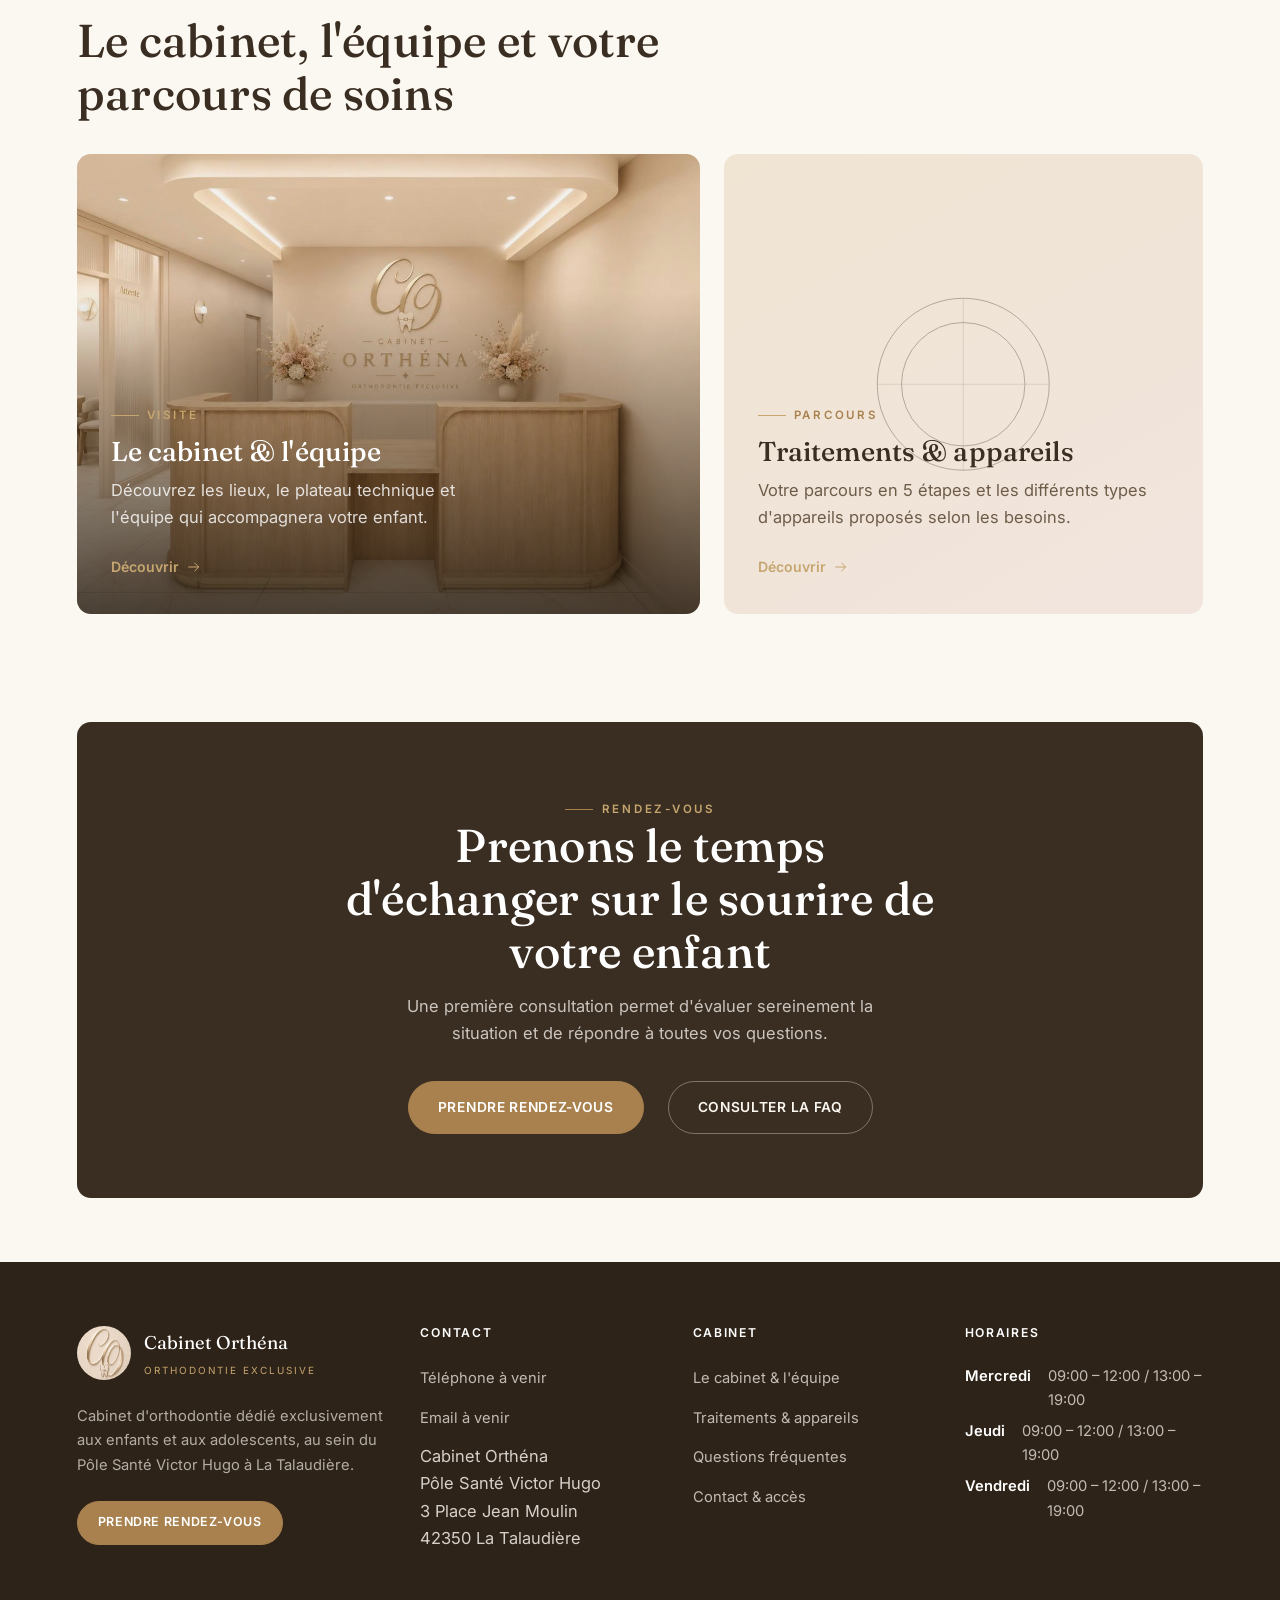
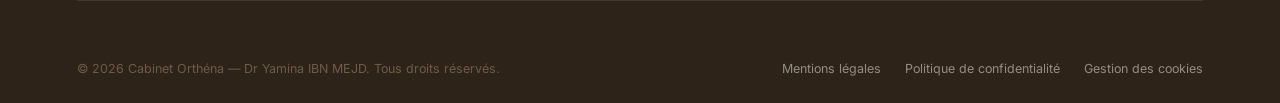
==== commit 42327492: "Contenu : page Cabinet & équipe simplifiée, titres et footer - cabinet-equipe.html : suppression com" ====
--- a/index.html
+++ b/index.html
@@ -117,7 +117,7 @@
           <span class="intro-index">01</span>
           <p class="eyebrow">Le cabinet</p>
         </div>
-        <h2 class="reveal reveal--mask reveal-delay-1">Un cadre pensé pour rassurer autant qu'il inspire confiance</h2>
+        <h2 class="reveal reveal--mask reveal-delay-1">Un cadre moderne et chaleureux au service d'une prise en charge de qualité</h2>
       </div>
       <div class="intro-columns">
         <div class="intro-col intro-col--lede reveal reveal--left">
@@ -137,7 +137,7 @@
     <div class="container">
       <div class="section-head reveal">
         <p class="eyebrow">À découvrir</p>
-        <h2>Le cabinet, l'équipe et votre parcours de traitement</h2>
+        <h2>Le cabinet, l'équipe et votre parcours de soins</h2>
       </div>
       <div class="teasers">
         <a href="cabinet-equipe.html" class="teaser-card reveal reveal--left">
@@ -145,7 +145,7 @@
           <div class="teaser-body">
             <p class="eyebrow">Visite</p>
             <h3>Le cabinet &amp; l'équipe</h3>
-            <p>L'ambiance des lieux, le plateau technique et la présentation du Dr Yamina IBN MEJD.</p>
+            <p>Découvrez les lieux, le plateau technique et l'équipe qui accompagnera votre enfant.</p>
             <span class="link-arrow">Découvrir <svg viewBox="0 0 24 24" fill="none" stroke="currentColor" stroke-width="1.5" stroke-linecap="round"><path d="M4 12h15M13 6l6 6-6 6"/></svg></span>
           </div>
         </a>
@@ -197,7 +197,7 @@
         <ul>
           <li><a data-cfg="phoneHref" href="contact.html"><span data-cfg="phoneDisplay">Téléphone à venir</span></a></li>
           <li><a data-cfg="emailHref" href="contact.html"><span data-cfg="emailDisplay">Email à venir</span></a></li>
-          <li><span data-cfg="addressLine1">Pôle Santé Victor Hugo</span><br><span data-cfg="addressStreet">3 Place Jean Moulin</span><br><span data-cfg="addressPostal">42350 La Talaudière</span></li>
+          <li><span data-cfg="cabinetName">Cabinet Orthéna</span><br><span data-cfg="addressLine1">Pôle Santé Victor Hugo</span><br><span data-cfg="addressStreet">3 Place Jean Moulin</span><br><span data-cfg="addressPostal">42350 La Talaudière</span></li>
         </ul>
       </div>
       <div class="footer-col">
@@ -212,7 +212,6 @@
       <div class="footer-col">
         <h4>Horaires</h4>
         <ul class="hours-list" data-hours-list></ul>
-        <p class="hours-note" data-cfg="openingHoursNote">Horaires détaillés communiqués prochainement.</p>
       </div>
     </div>
     <div class="footer-bottom">
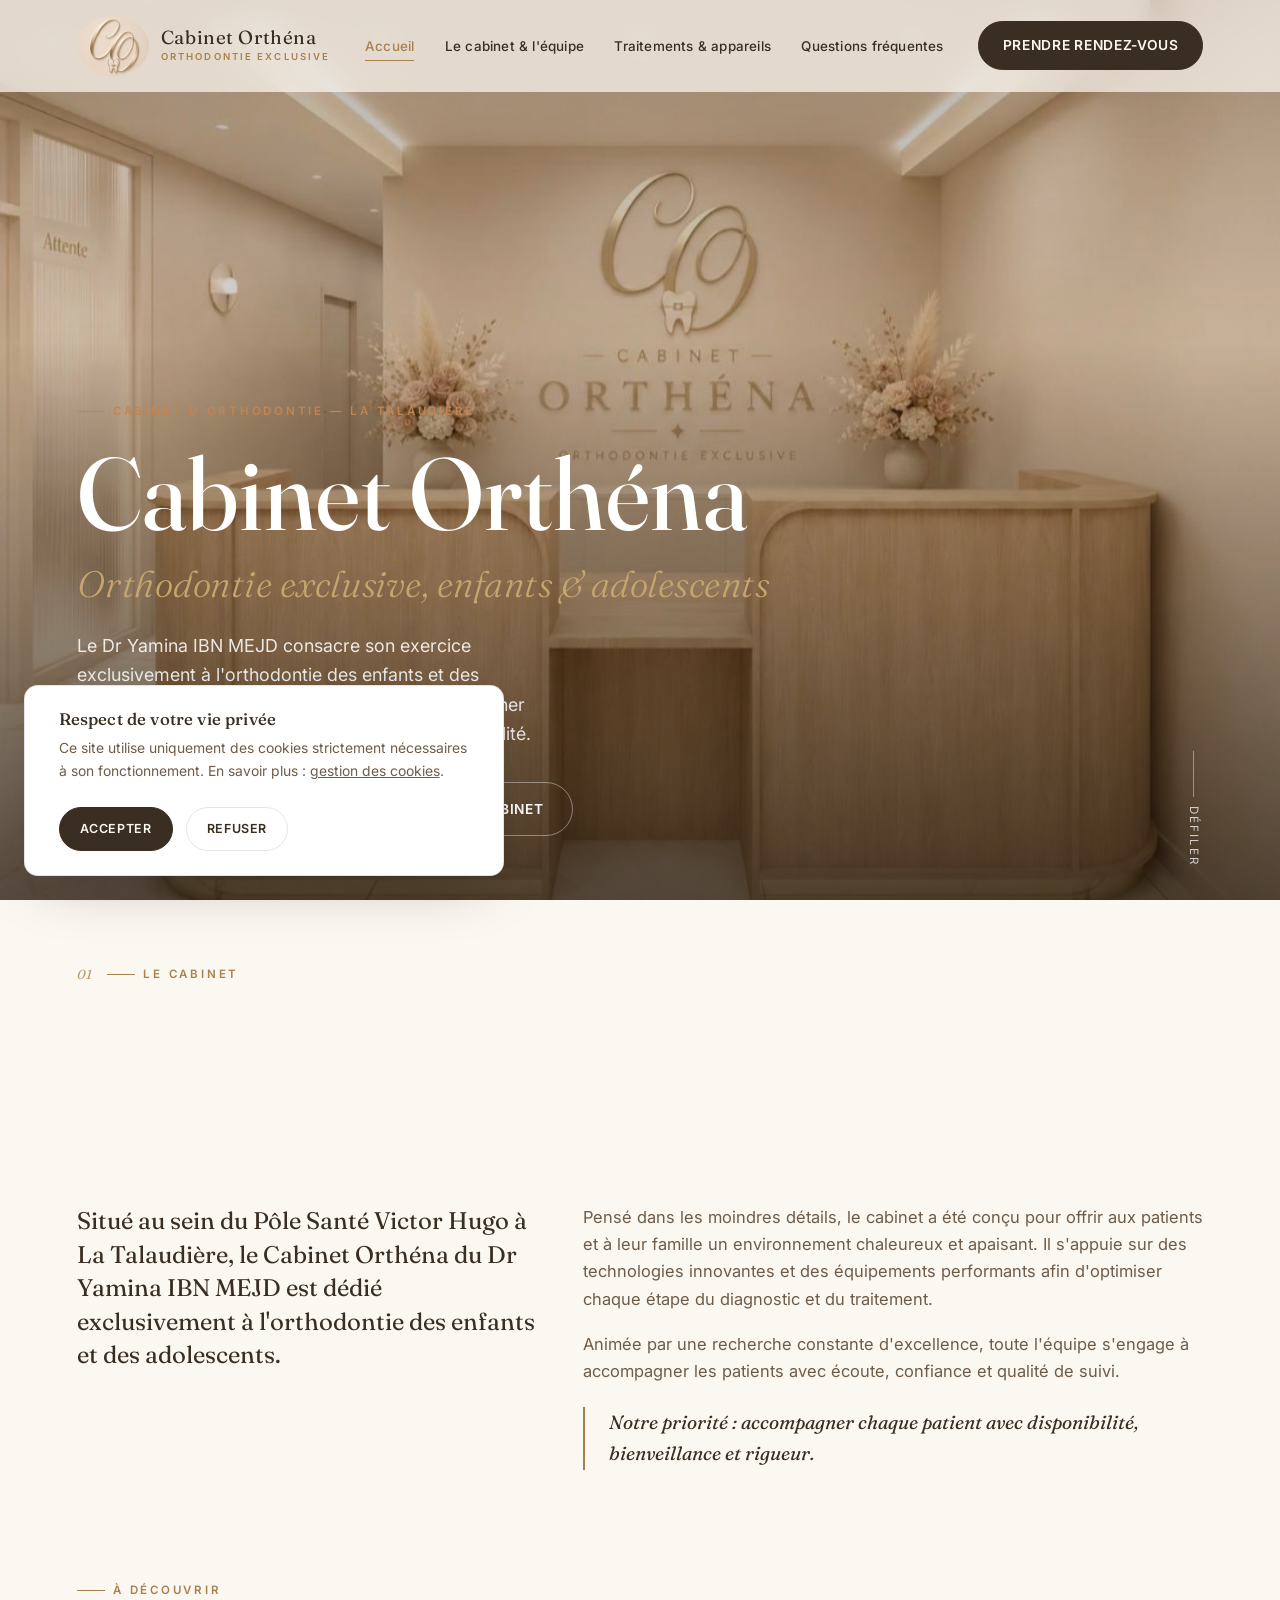
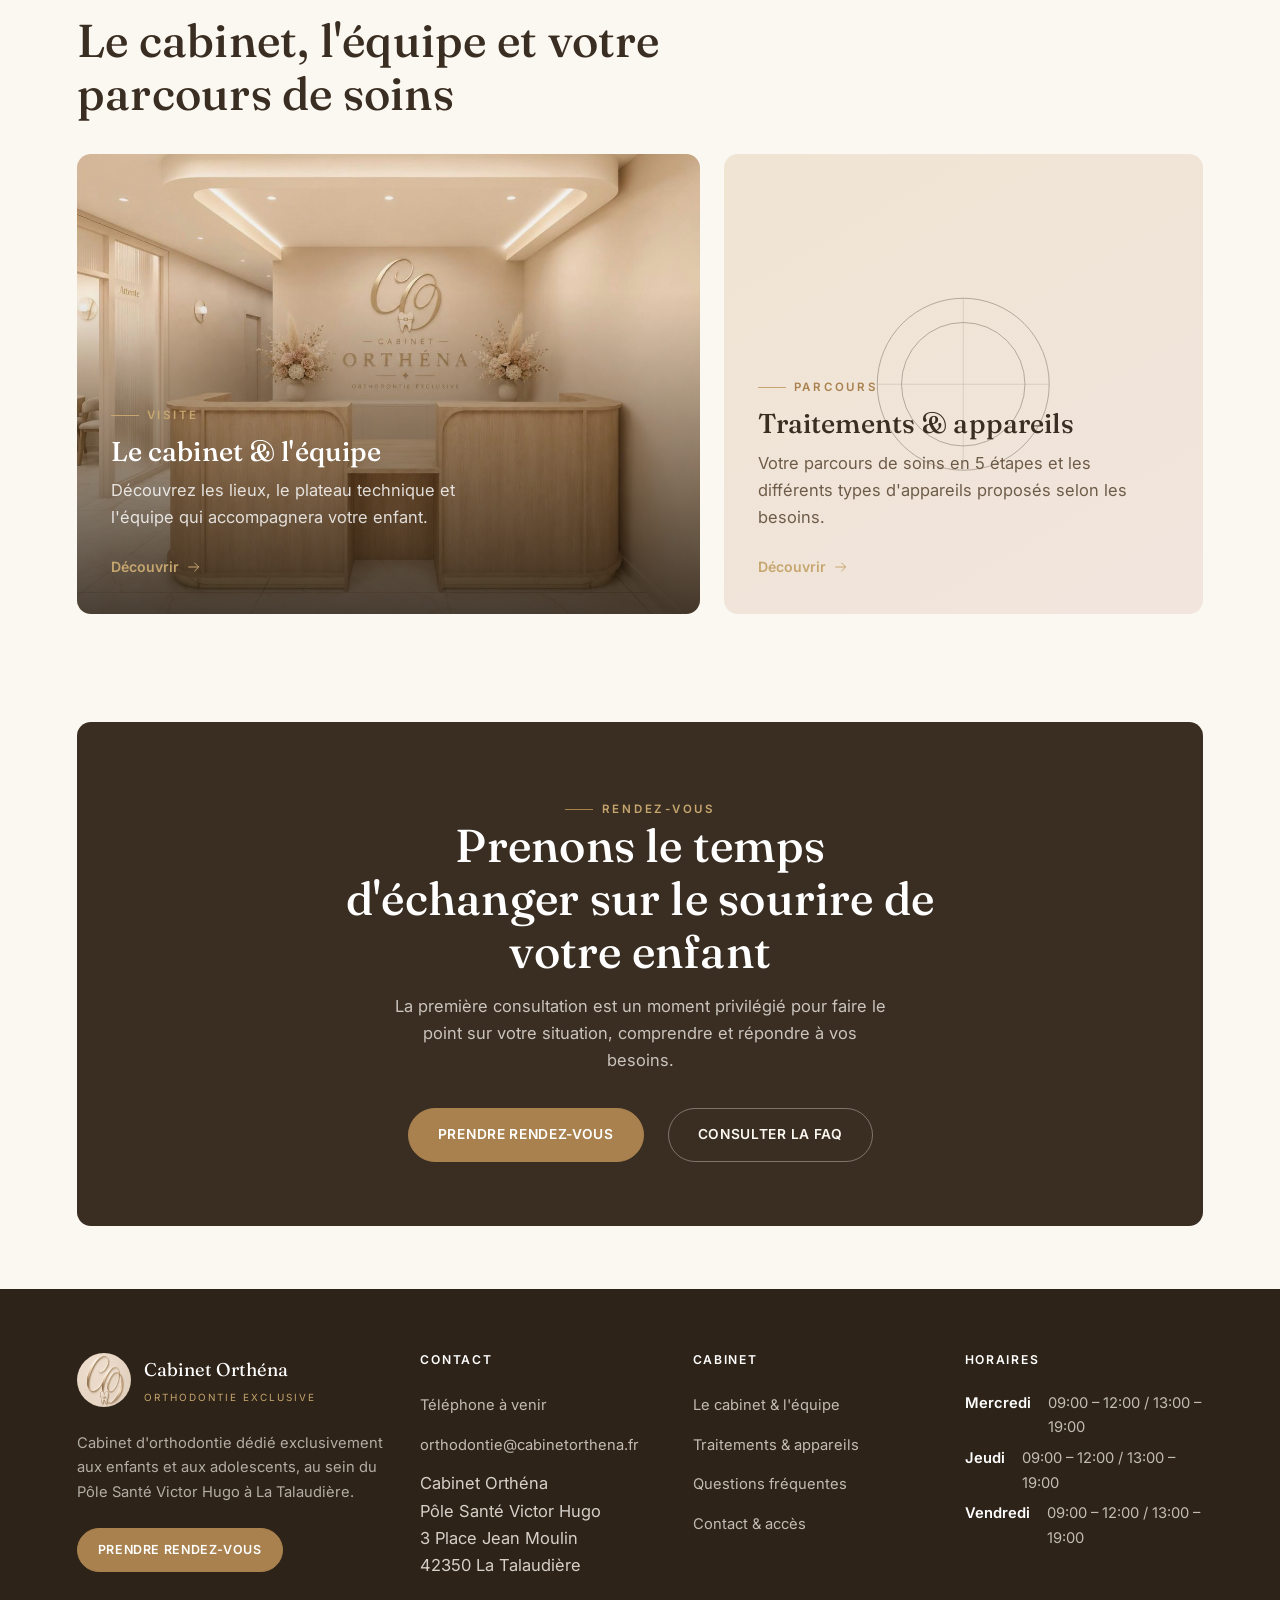
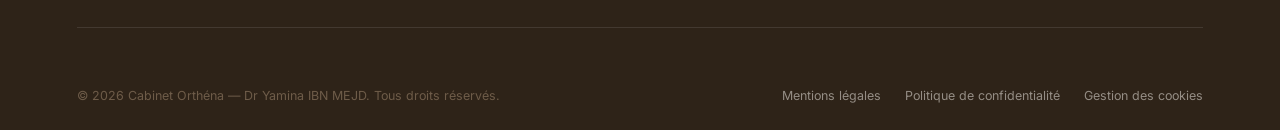
==== commit a6dc3348: "Mise à jour contenu : cabinet, traitements, FAQ, accueil, footer - Remplacement des photos de la sec" ====
--- a/index.html
+++ b/index.html
@@ -124,7 +124,7 @@
           <p class="lede">Situé au sein du Pôle Santé Victor Hugo à La Talaudière, le Cabinet Orthéna du Dr Yamina IBN MEJD est dédié exclusivement à l'orthodontie des enfants et des adolescents.</p>
         </div>
         <div class="intro-col reveal reveal--right reveal-delay-1">
-          <p>Pensé dans les moindres détails, le cabinet a été conçu pour offrir aux patients et à leurs familles un environnement chaleureux et apaisant. Il s'appuie sur des technologies innovantes et des équipements performants afin d'optimiser chaque étape du diagnostic et du traitement.</p>
+          <p>Pensé dans les moindres détails, le cabinet a été conçu pour offrir aux patients et à leur famille un environnement chaleureux et apaisant. Il s'appuie sur des technologies innovantes et des équipements performants afin d'optimiser chaque étape du diagnostic et du traitement.</p>
           <p>Animée par une recherche constante d'excellence, toute l'équipe s'engage à accompagner les patients avec écoute, confiance et qualité de suivi.</p>
           <p class="editorial-quote">Notre priorité : accompagner chaque patient avec disponibilité, bienveillance et rigueur.</p>
         </div>
@@ -156,7 +156,7 @@
           <div class="teaser-body">
             <p class="eyebrow">Parcours</p>
             <h3>Traitements &amp; appareils</h3>
-            <p>Votre parcours en 5 étapes et les différents types d'appareils proposés selon les besoins.</p>
+            <p>Votre parcours de soins en 5 étapes et les différents types d'appareils proposés selon les besoins.</p>
             <span class="link-arrow">Découvrir <svg viewBox="0 0 24 24" fill="none" stroke="currentColor" stroke-width="1.5" stroke-linecap="round"><path d="M4 12h15M13 6l6 6-6 6"/></svg></span>
           </div>
         </a>
@@ -170,7 +170,7 @@
       <div class="cta-band reveal reveal--scale">
         <p class="eyebrow">Rendez-vous</p>
         <h2>Prenons le temps d'échanger sur le sourire de votre enfant</h2>
-        <p>Une première consultation permet d'évaluer sereinement la situation et de répondre à toutes vos questions.</p>
+        <p>La première consultation est un moment privilégié pour faire le point sur votre situation, comprendre et répondre à vos besoins.</p>
         <div class="actions">
           <a href="https://www.doctolib.fr/dentiste/la-talaudiere/yamina-ibn-mejd" data-doctolib class="btn btn--on-dark">Prendre rendez-vous</a>
           <a href="faq.html" class="btn btn--ghost" style="border-color:rgba(251,247,241,0.35); color:#FBF7F1;">Consulter la FAQ</a>
--- a/assets/css/style.css
+++ b/assets/css/style.css
@@ -25,6 +25,7 @@
   --c-gold-soft:     #C6A66F;
   --c-gold-line:     rgba(169, 129, 78, 0.4);
   --c-gold-bg:       rgba(169, 129, 78, 0.08);
+  --c-brown-accent:  #C08552;   /* brun chaud — accent ponctuel (hero) */
 
   --c-wood:          #C9AF8C;   /* bois clair */
   --c-white:         #FFFFFF;
@@ -582,8 +583,8 @@
   padding-bottom: var(--space-2xl);
   color: var(--c-white);
 }
-.hero-content .eyebrow { color: var(--c-gold-soft); }
-.hero-content .eyebrow::before { background: var(--c-gold-soft); }
+.hero-content .eyebrow { color: var(--c-brown-accent); }
+.hero-content .eyebrow::before { background: var(--c-brown-accent); }
 .hero-title {
   font-size: clamp(3.1rem, 8vw, 6.4rem);
   color: var(--c-white);
@@ -1054,6 +1055,10 @@
   transition: transform 1.4s var(--ease-soft);
 }
 .tech-visual.has-photo:hover img { transform: scale(1.04); }
+/* Cadrage plus large pour certaines photos, afin de voir davantage
+   l'appareil dans son ensemble (sans recadrage serré ni déformation). */
+.tech-visual.is-contained { background: var(--c-card); }
+.tech-visual.is-contained img { object-fit: contain; padding: 6%; }
 .tech-index {
   font-family: var(--font-display);
   font-style: italic;
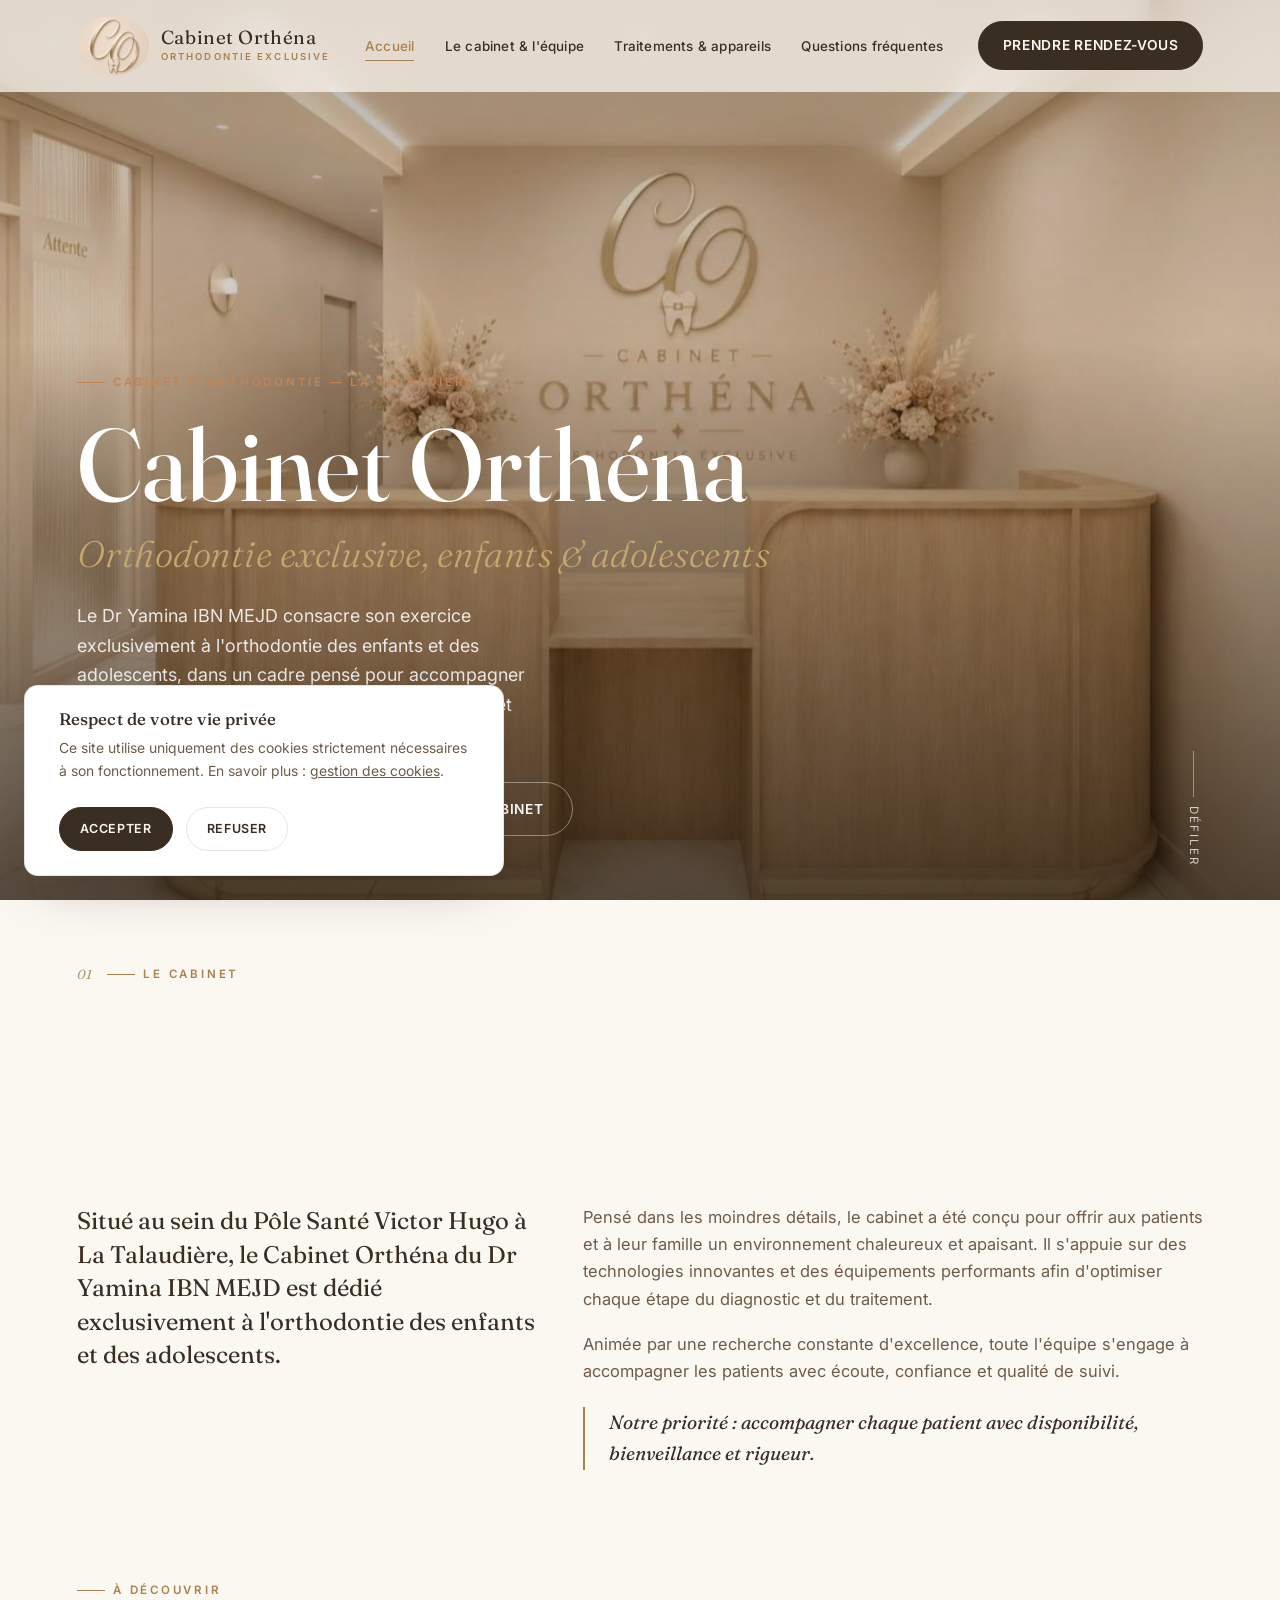
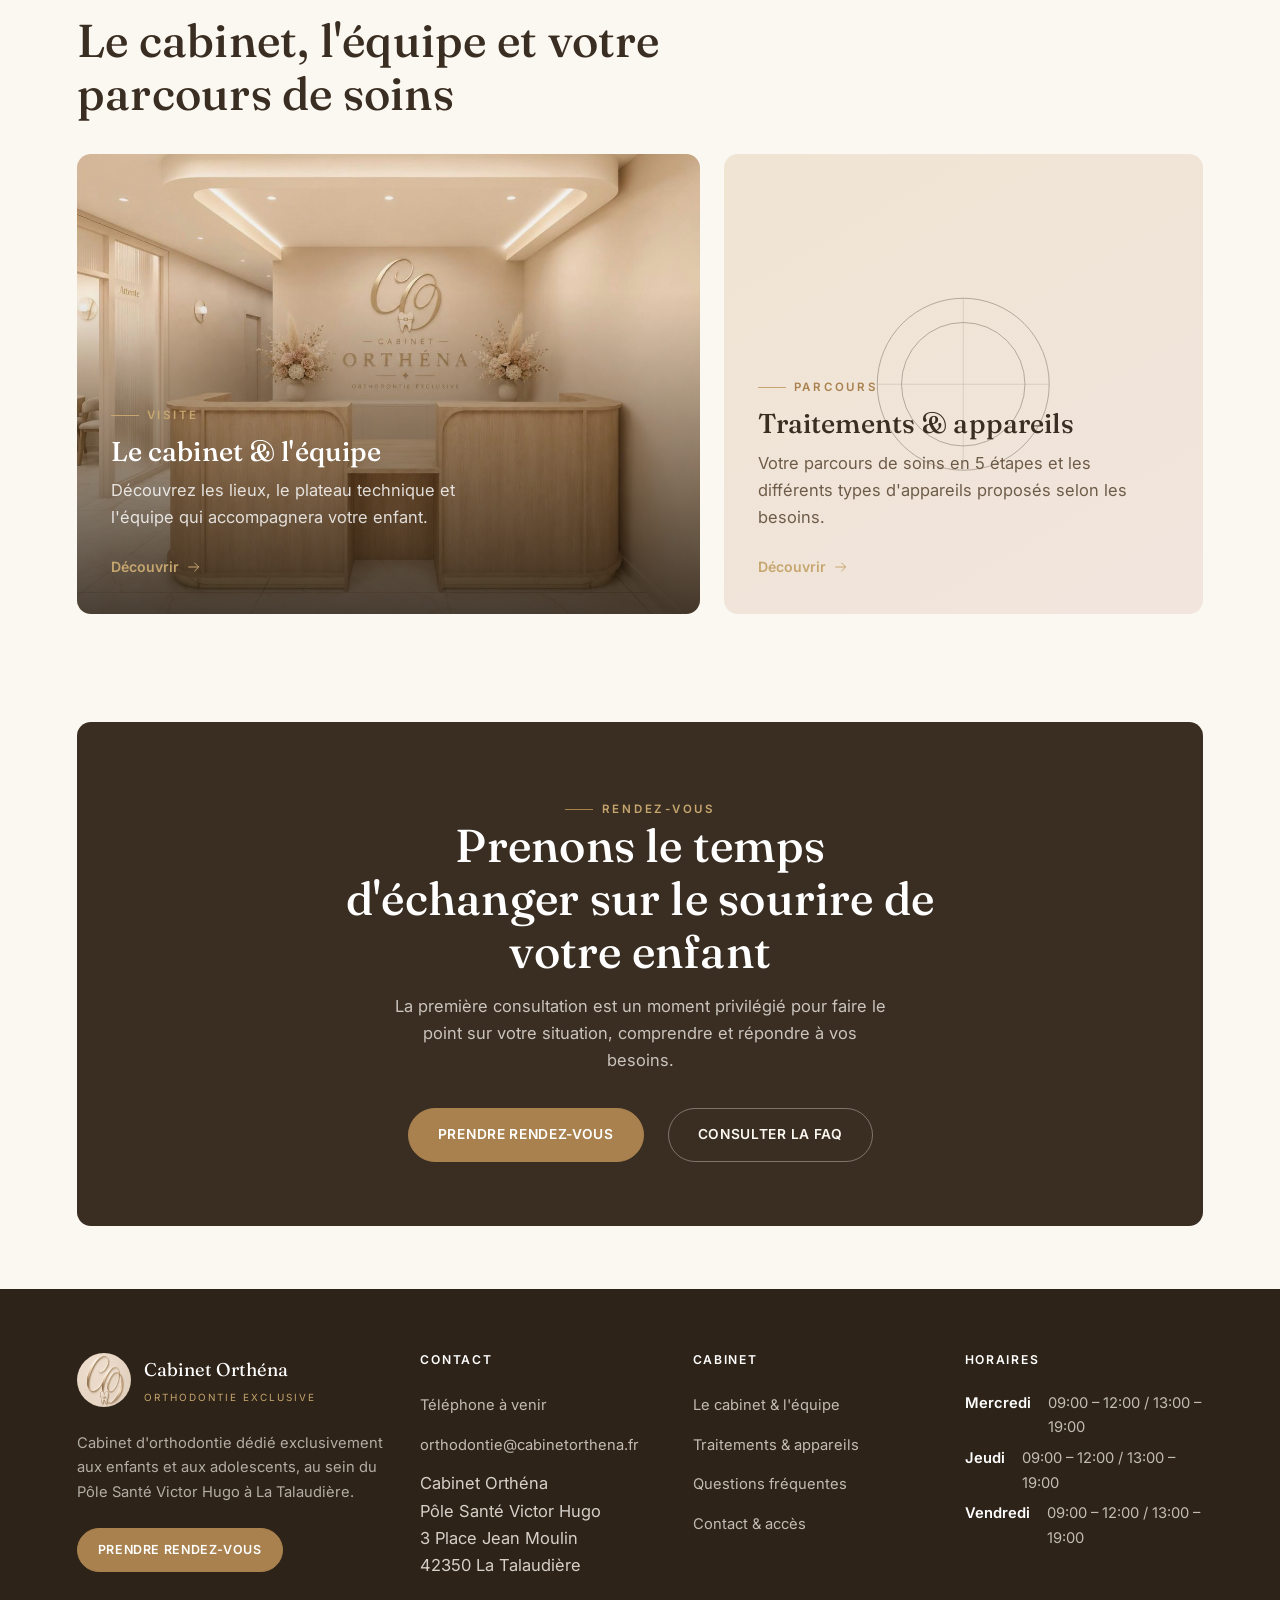
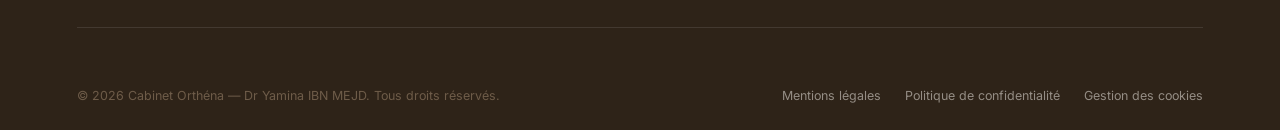
==== commit 6e0044a1: "Corrections ciblées : bouton RDV mobile + 2 phrases - Bouton "Prendre rendez-vous" de la barre stick" ====
--- a/index.html
+++ b/index.html
@@ -100,7 +100,7 @@
     <div class="hero-content">
       <p class="eyebrow">Cabinet d'orthodontie — La Talaudière</p>
       <h1 class="hero-title">Cabinet Orthéna<br><em>Orthodontie exclusive, enfants &amp; adolescents</em></h1>
-      <p class="hero-sub">Le Dr Yamina IBN MEJD consacre son exercice exclusivement à l'orthodontie des enfants et des adolescents, dans un cadre pensé pour accompagner chaque famille avec douceur, précision et disponibilité.</p>
+      <p class="hero-sub">Le Dr Yamina IBN MEJD consacre son exercice exclusivement à l'orthodontie des enfants et des adolescents, dans un cadre pensé pour accompagner chaque patient et sa famille avec rigueur, douceur et disponibilité.</p>
       <div class="hero-actions">
         <a href="https://www.doctolib.fr/dentiste/la-talaudiere/yamina-ibn-mejd" data-doctolib class="btn btn--primary">Prendre rendez-vous</a>
         <a href="cabinet-equipe.html" class="btn btn--ghost">Découvrir le cabinet</a>
--- a/assets/css/style.css
+++ b/assets/css/style.css
@@ -544,6 +544,15 @@
 @media (max-width: 720px) {
   .mobile-cta-bar { display: block; }
   body { padding-bottom: 0; }
+  /* Le texte du bouton était coupé sur petits écrans (iPhone) : on réduit
+     légèrement la taille de police, l'espacement des lettres et le
+     padding horizontal, uniquement pour ce bouton, afin qu'il tienne
+     entièrement et reste centré. */
+  .mobile-cta-bar .btn {
+    font-size: 0.76rem;
+    letter-spacing: 0.03em;
+    padding-inline: 1.2em;
+  }
 }
 
 /* ---------------------------------------------------------------------------
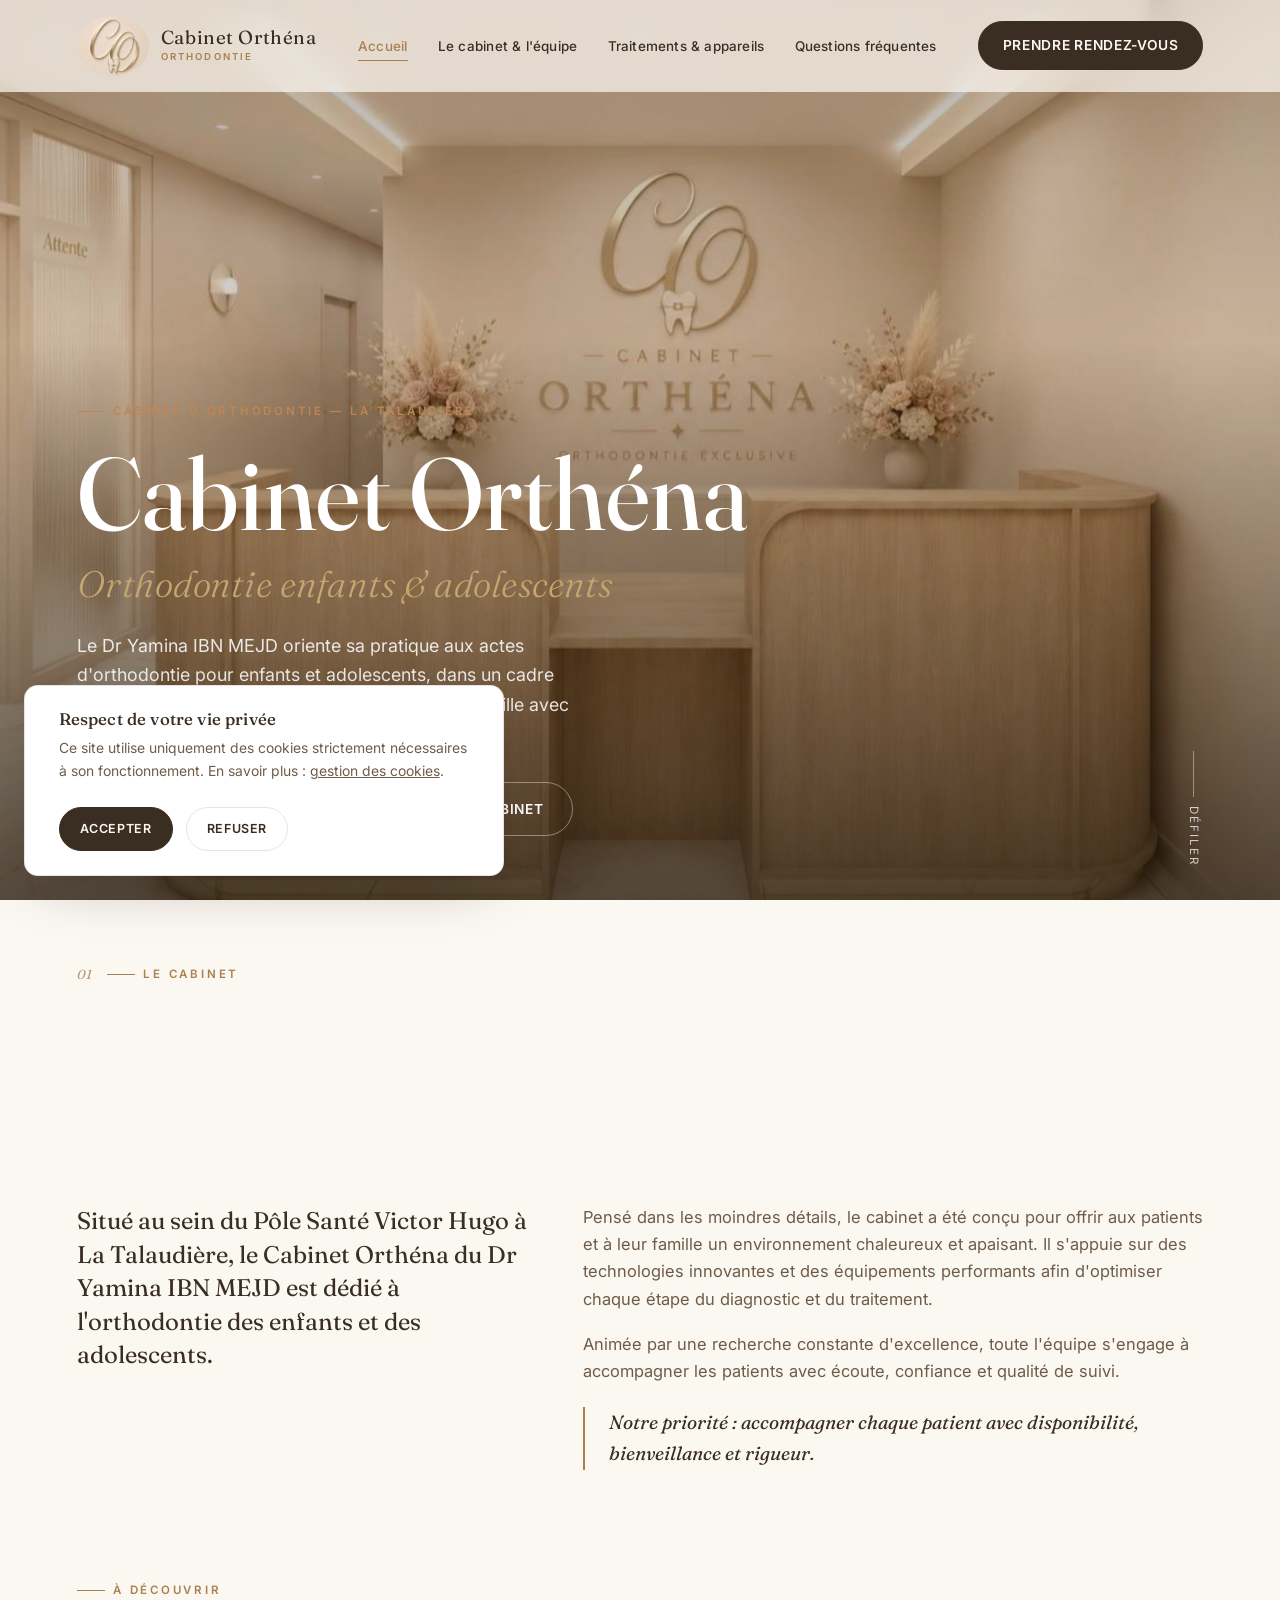
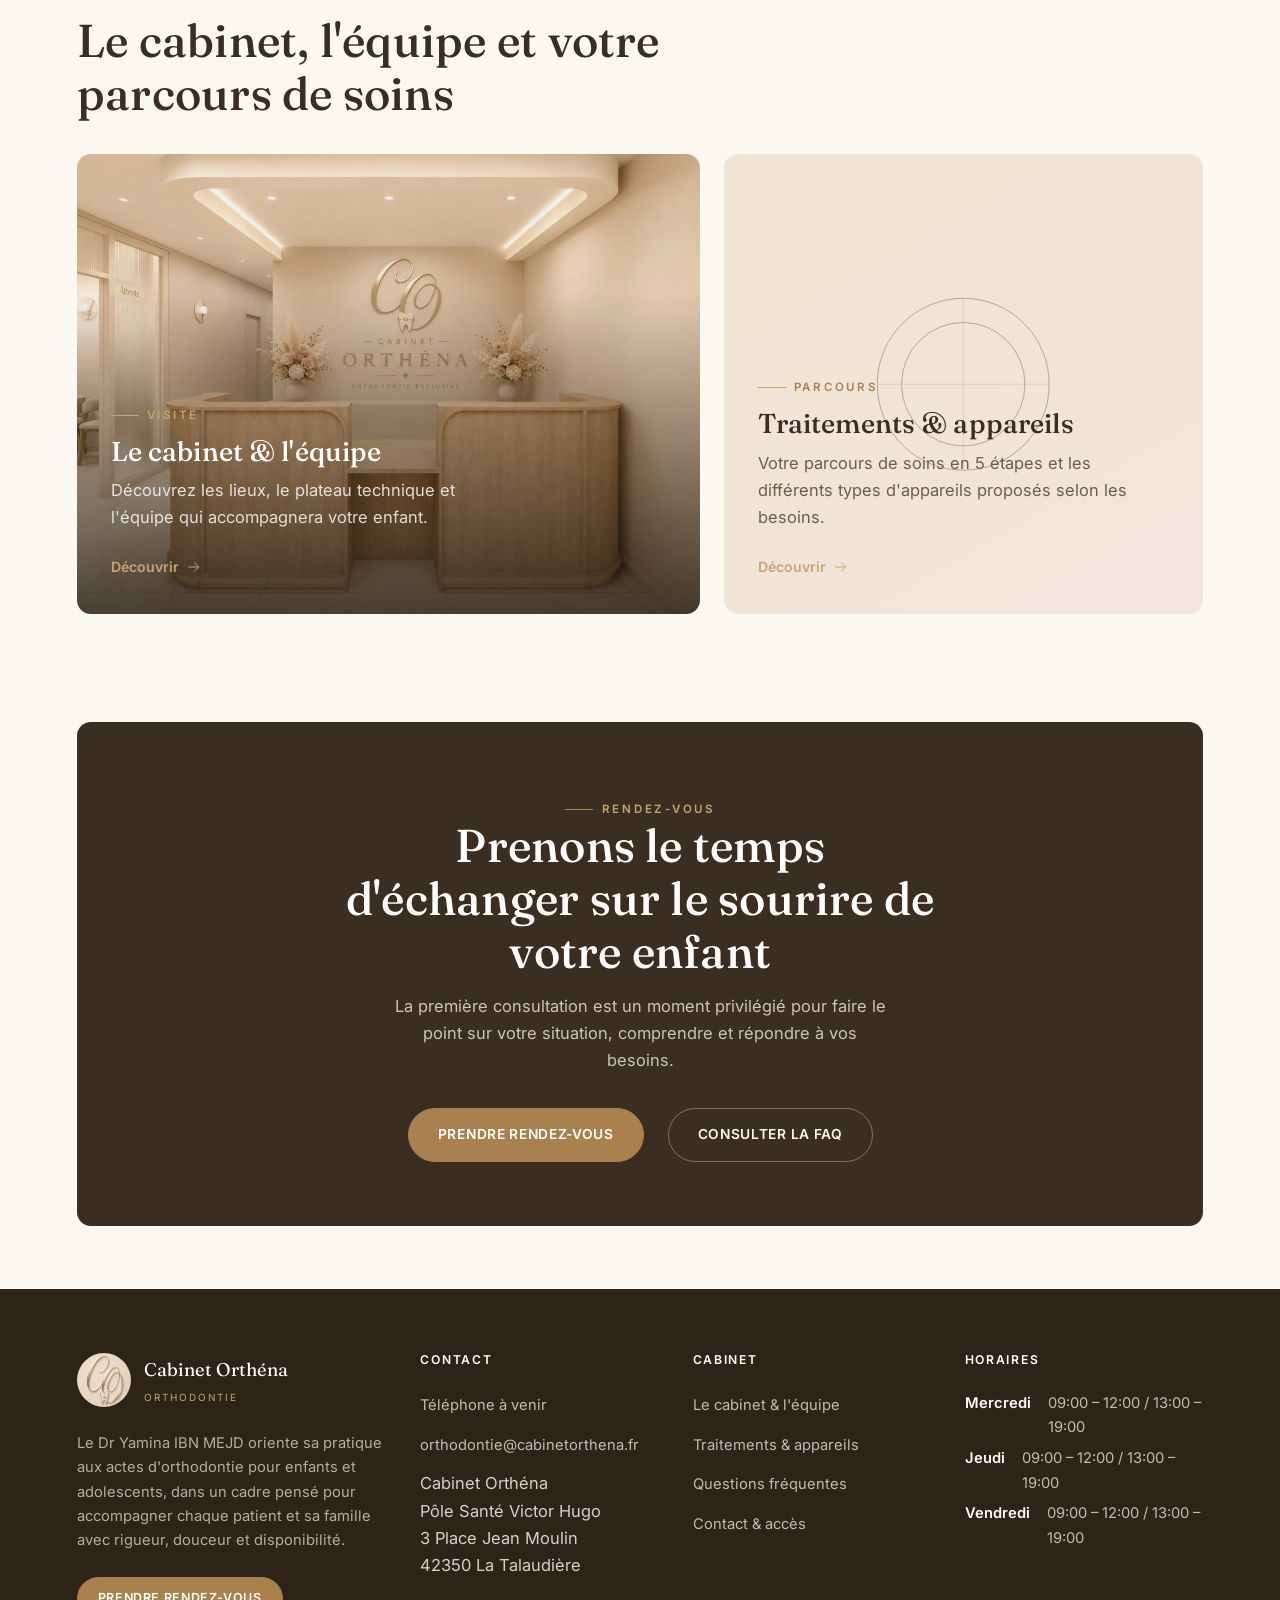
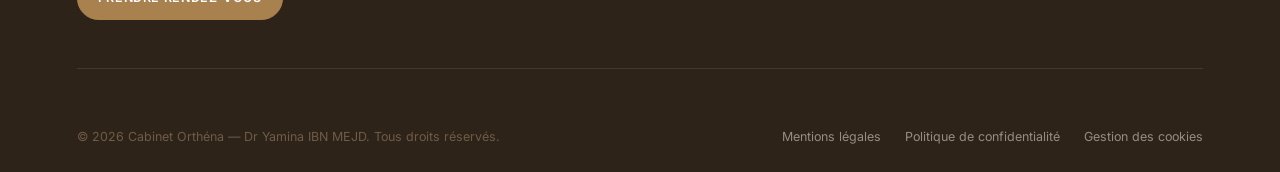
==== commit ab458bad: "Suppression des mentions d'exclusivité + nouvelle photo du Dr IBN MEJD - Suppression/reformulation d" ====
--- a/index.html
+++ b/index.html
@@ -3,11 +3,11 @@
 <head>
 <meta charset="UTF-8">
 <meta name="viewport" content="width=device-width, initial-scale=1">
-<title>Cabinet Orthéna — Orthodontie exclusive à La Talaudière | Dr Yamina IBN MEJD</title>
+<title>Cabinet Orthéna — Orthodontie à La Talaudière | Dr Yamina IBN MEJD</title>
 <meta name="description" content="Cabinet d'orthodontie du Dr Yamina IBN MEJD au Pôle Santé Victor Hugo à La Talaudière. Prise en charge de l'orthodontie des enfants et des adolescents, dans un cadre chaleureux et un plateau technique numérique.">
 <link rel="canonical" href="index.html">
 <meta property="og:type" content="website">
-<meta property="og:title" content="Cabinet Orthéna — Orthodontie exclusive">
+<meta property="og:title" content="Cabinet Orthéna — Orthodontie">
 <meta property="og:description" content="Orthodontie des enfants et des adolescents au Pôle Santé Victor Hugo, La Talaudière — Dr Yamina IBN MEJD.">
 <meta property="og:image" content="assets/img/cabinet-accueil-01-lg.jpg">
 <link rel="icon" type="image/png" sizes="512x512" href="assets/img/favicon-512.png">
@@ -21,7 +21,7 @@
   "@context": "https://schema.org",
   "@type": "Dentist",
   "name": "Cabinet Orthéna",
-  "description": "Cabinet d'orthodontie exclusivement dédié aux enfants et aux adolescents, situé au Pôle Santé Victor Hugo à La Talaudière.",
+  "description": "Cabinet d'orthodontie dédié aux enfants et aux adolescents, situé au Pôle Santé Victor Hugo à La Talaudière.",
   "medicalSpecialty": "Orthodontics",
   "address": {
     "@type": "PostalAddress",
@@ -46,7 +46,7 @@
   <div class="header-inner">
     <a href="index.html" class="brand" aria-label="Cabinet Orthéna — accueil">
       <img src="assets/img/logo-orthena-monogram@400.jpg" alt="Cabinet Orthéna" width="52" height="52">
-      <span class="brand-text">Cabinet Orthéna<small>Orthodontie exclusive</small></span>
+      <span class="brand-text">Cabinet Orthéna<small>Orthodontie</small></span>
     </a>
     <nav class="main-nav" aria-label="Navigation principale">
       <ul>
@@ -99,8 +99,8 @@
     </div>
     <div class="hero-content">
       <p class="eyebrow">Cabinet d'orthodontie — La Talaudière</p>
-      <h1 class="hero-title">Cabinet Orthéna<br><em>Orthodontie exclusive, enfants &amp; adolescents</em></h1>
-      <p class="hero-sub">Le Dr Yamina IBN MEJD consacre son exercice exclusivement à l'orthodontie des enfants et des adolescents, dans un cadre pensé pour accompagner chaque patient et sa famille avec rigueur, douceur et disponibilité.</p>
+      <h1 class="hero-title">Cabinet Orthéna<br><em>Orthodontie enfants &amp; adolescents</em></h1>
+      <p class="hero-sub">Le Dr Yamina IBN MEJD oriente sa pratique aux actes d'orthodontie pour enfants et adolescents, dans un cadre pensé pour accompagner chaque patient et sa famille avec rigueur, douceur et disponibilité.</p>
       <div class="hero-actions">
         <a href="https://www.doctolib.fr/dentiste/la-talaudiere/yamina-ibn-mejd" data-doctolib class="btn btn--primary">Prendre rendez-vous</a>
         <a href="cabinet-equipe.html" class="btn btn--ghost">Découvrir le cabinet</a>
@@ -121,7 +121,7 @@
       </div>
       <div class="intro-columns">
         <div class="intro-col intro-col--lede reveal reveal--left">
-          <p class="lede">Situé au sein du Pôle Santé Victor Hugo à La Talaudière, le Cabinet Orthéna du Dr Yamina IBN MEJD est dédié exclusivement à l'orthodontie des enfants et des adolescents.</p>
+          <p class="lede">Situé au sein du Pôle Santé Victor Hugo à La Talaudière, le Cabinet Orthéna du Dr Yamina IBN MEJD est dédié à l'orthodontie des enfants et des adolescents.</p>
         </div>
         <div class="intro-col reveal reveal--right reveal-delay-1">
           <p>Pensé dans les moindres détails, le cabinet a été conçu pour offrir aux patients et à leur famille un environnement chaleureux et apaisant. Il s'appuie sur des technologies innovantes et des équipements performants afin d'optimiser chaque étape du diagnostic et du traitement.</p>
@@ -187,9 +187,9 @@
       <div class="footer-brand-col">
         <div class="footer-brand">
           <img src="assets/img/logo-orthena-monogram@400.jpg" alt="Cabinet Orthéna" width="54" height="54">
-          <span class="footer-brand-text">Cabinet Orthéna<small>Orthodontie exclusive</small></span>
-        </div>
-        <p class="footer-desc">Cabinet d'orthodontie dédié exclusivement aux enfants et aux adolescents, au sein du Pôle Santé Victor Hugo à La Talaudière.</p>
+          <span class="footer-brand-text">Cabinet Orthéna<small>Orthodontie</small></span>
+        </div>
+        <p class="footer-desc">Le Dr Yamina IBN MEJD oriente sa pratique aux actes d'orthodontie pour enfants et adolescents, dans un cadre pensé pour accompagner chaque patient et sa famille avec rigueur, douceur et disponibilité.</p>
         <div class="footer-cta"><a href="https://www.doctolib.fr/dentiste/la-talaudiere/yamina-ibn-mejd" data-doctolib class="btn btn--on-dark btn--sm">Prendre rendez-vous</a></div>
       </div>
       <div class="footer-col">
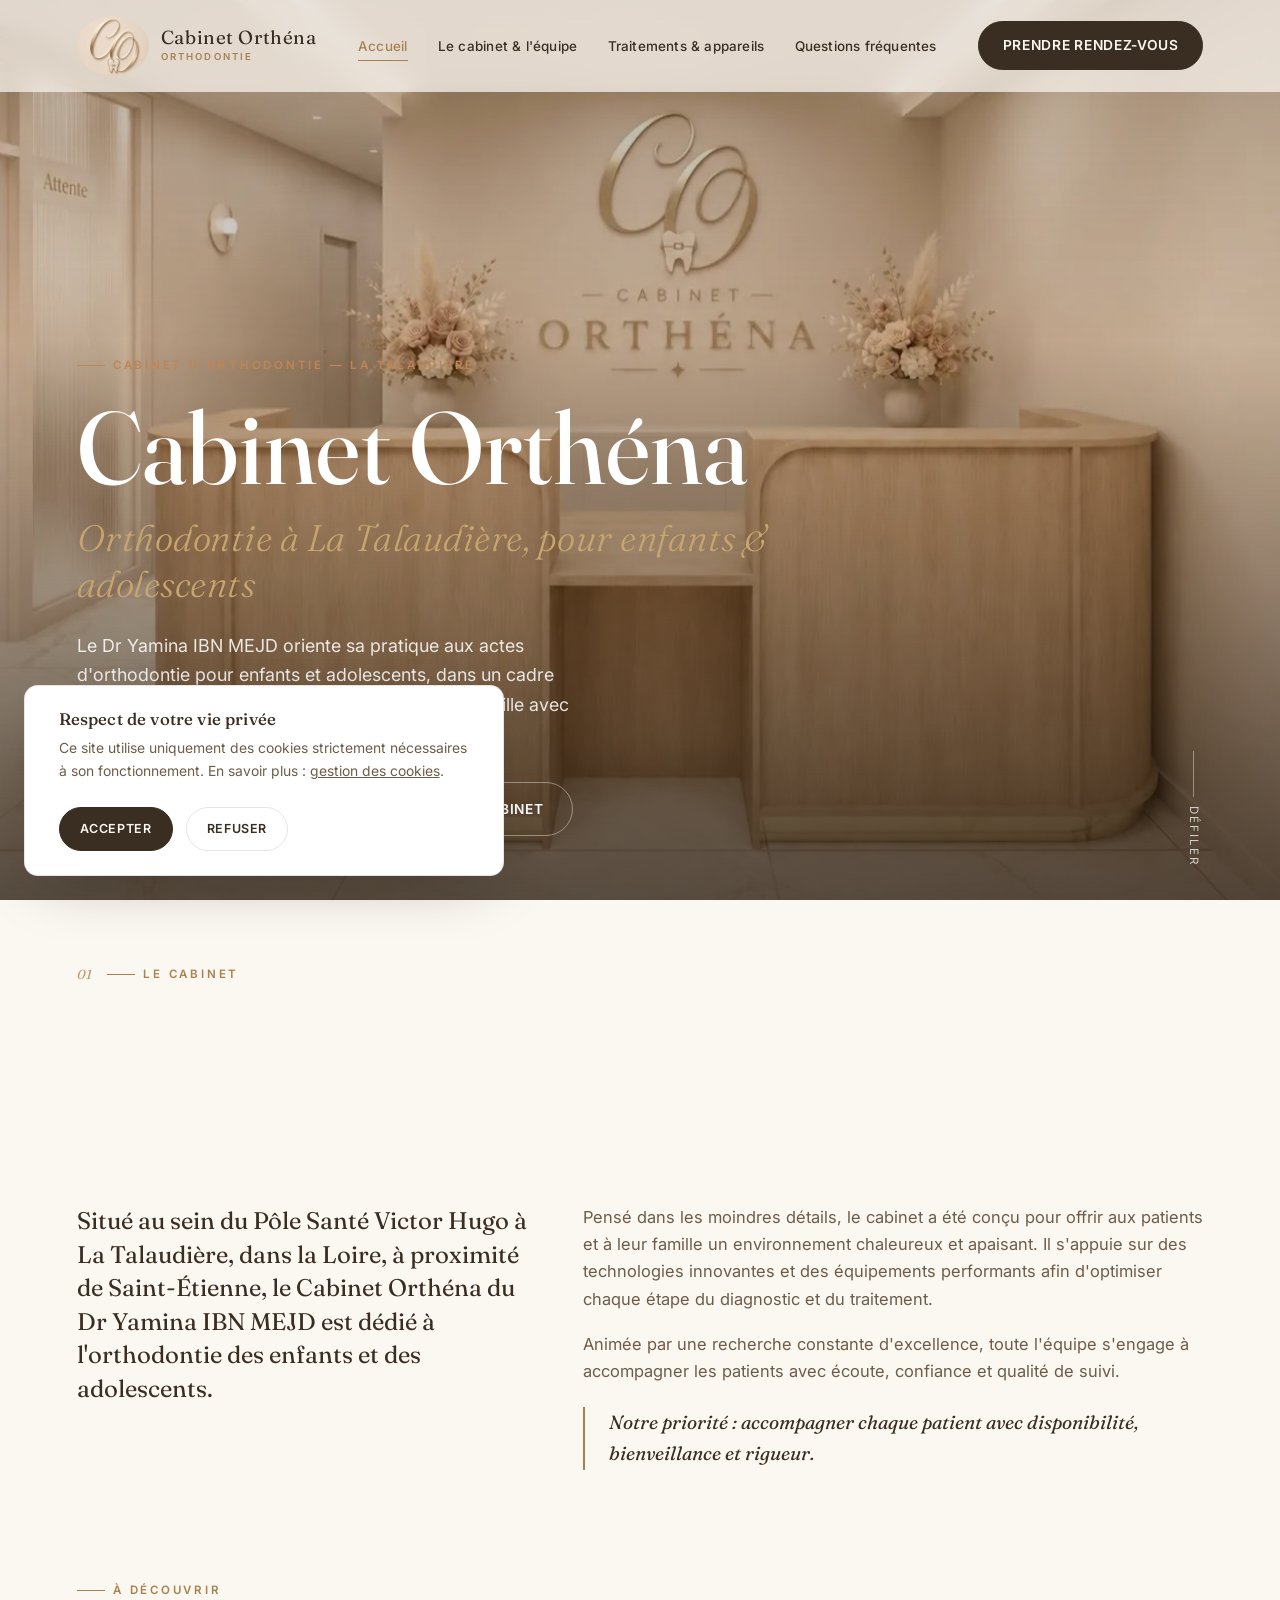
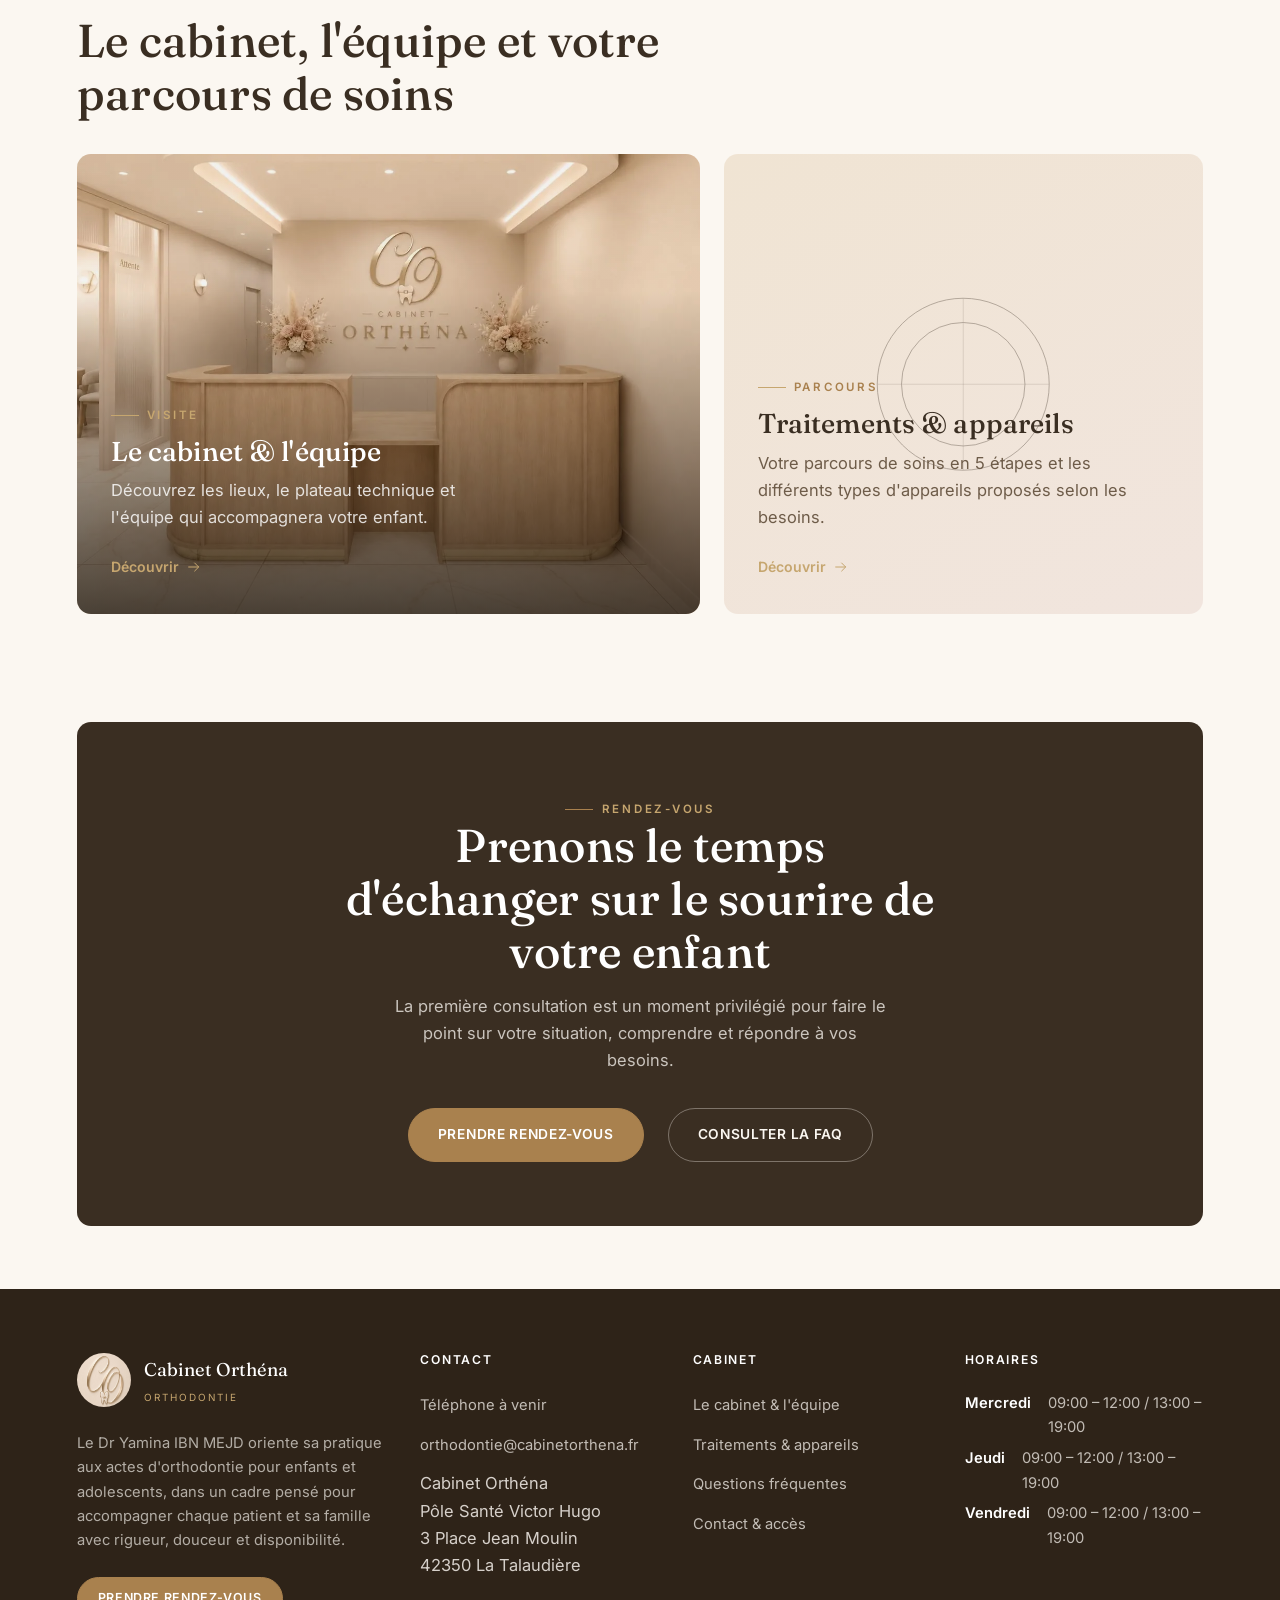
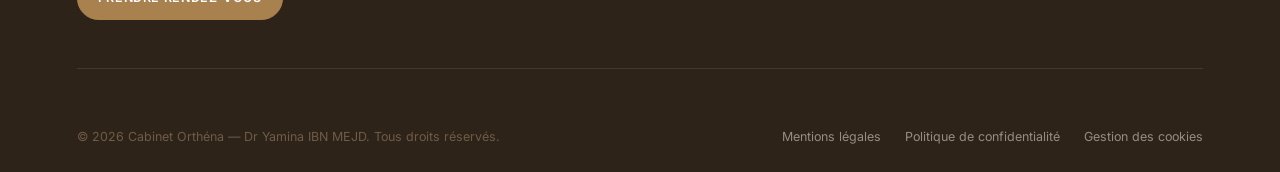
==== commit f4408a3f: "SEO complet : technique, contenu local, données structurées, performance Technique : - robots.txt et" ====
--- a/index.html
+++ b/index.html
@@ -3,13 +3,15 @@
 <head>
 <meta charset="UTF-8">
 <meta name="viewport" content="width=device-width, initial-scale=1">
-<title>Cabinet Orthéna — Orthodontie à La Talaudière | Dr Yamina IBN MEJD</title>
-<meta name="description" content="Cabinet d'orthodontie du Dr Yamina IBN MEJD au Pôle Santé Victor Hugo à La Talaudière. Prise en charge de l'orthodontie des enfants et des adolescents, dans un cadre chaleureux et un plateau technique numérique.">
-<link rel="canonical" href="index.html">
+<title>Cabinet Orthéna | Orthodontie à La Talaudière</title>
+<meta name="description" content="Cabinet d'orthodontie du Dr Yamina IBN MEJD, au Pôle Santé Victor Hugo à La Talaudière. Prise en charge des enfants et des adolescents dans un cadre chaleureux.">
+<link rel="canonical" href="https://cabinetorthena.fr/index.html">
 <meta property="og:type" content="website">
-<meta property="og:title" content="Cabinet Orthéna — Orthodontie">
+<meta property="og:url" content="https://cabinetorthena.fr/index.html">
+<meta property="og:title" content="Cabinet Orthéna — Orthodontie à La Talaudière">
 <meta property="og:description" content="Orthodontie des enfants et des adolescents au Pôle Santé Victor Hugo, La Talaudière — Dr Yamina IBN MEJD.">
-<meta property="og:image" content="assets/img/cabinet-accueil-01-lg.jpg">
+<meta property="og:image" content="https://cabinetorthena.fr/assets/img/cabinet-accueil-01-lg.jpg">
+<meta property="og:locale" content="fr_FR">
 <link rel="icon" type="image/png" sizes="512x512" href="assets/img/favicon-512.png">
 <link rel="icon" type="image/png" sizes="32x32" href="assets/img/favicon-32.png">
 <link rel="preconnect" href="https://fonts.googleapis.com">
@@ -20,20 +22,43 @@
 {
   "@context": "https://schema.org",
   "@type": "Dentist",
+  "@id": "https://cabinetorthena.fr/#cabinet",
   "name": "Cabinet Orthéna",
+  "alternateName": "Cabinet Orthena",
   "description": "Cabinet d'orthodontie dédié aux enfants et aux adolescents, situé au Pôle Santé Victor Hugo à La Talaudière.",
+  "url": "https://cabinetorthena.fr/index.html",
+  "logo": "https://cabinetorthena.fr/assets/img/logo-orthena-full.jpg",
+  "image": "https://cabinetorthena.fr/assets/img/cabinet-accueil-01-lg.jpg",
+  "email": "orthodontie@cabinetorthena.fr",
   "medicalSpecialty": "Orthodontics",
   "address": {
     "@type": "PostalAddress",
     "streetAddress": "3 Place Jean Moulin",
     "postalCode": "42350",
     "addressLocality": "La Talaudière",
+    "addressRegion": "Loire",
     "addressCountry": "FR"
   },
-  "physician": {
-    "@type": "Physician",
+  "hasMap": "https://www.google.com/maps/search/?api=1&query=3+Place+Jean+Moulin%2C+42350+La+Talaudi%C3%A8re",
+  "areaServed": [
+    { "@type": "City", "name": "La Talaudière" },
+    { "@type": "City", "name": "Saint-Étienne" }
+  ],
+  "openingHoursSpecification": [
+    { "@type": "OpeningHoursSpecification", "dayOfWeek": "Wednesday", "opens": "09:00", "closes": "12:00" },
+    { "@type": "OpeningHoursSpecification", "dayOfWeek": "Wednesday", "opens": "13:00", "closes": "19:00" },
+    { "@type": "OpeningHoursSpecification", "dayOfWeek": "Thursday", "opens": "09:00", "closes": "12:00" },
+    { "@type": "OpeningHoursSpecification", "dayOfWeek": "Thursday", "opens": "13:00", "closes": "19:00" },
+    { "@type": "OpeningHoursSpecification", "dayOfWeek": "Friday", "opens": "09:00", "closes": "12:00" },
+    { "@type": "OpeningHoursSpecification", "dayOfWeek": "Friday", "opens": "13:00", "closes": "19:00" }
+  ],
+  "sameAs": [
+    "https://www.doctolib.fr/dentiste/la-talaudiere/yamina-ibn-mejd"
+  ],
+  "employee": {
+    "@type": "Person",
     "name": "Dr Yamina IBN MEJD",
-    "medicalSpecialty": "Orthodontics"
+    "jobTitle": "Chirurgien-dentiste, pratique limitée à l'orthodontie"
   }
 }
 </script>
@@ -89,17 +114,24 @@
   <!-- HERO -->
   <section class="hero">
     <div class="hero-media">
-      <img
-        src="assets/img/cabinet-accueil-01-xl.jpg"
-        srcset="assets/img/cabinet-accueil-01-sm.jpg 480w, assets/img/cabinet-accueil-01-md.jpg 800w, assets/img/cabinet-accueil-01-lg.jpg 1200w, assets/img/cabinet-accueil-01-xl.jpg 2000w"
-        sizes="100vw"
-        alt="Accueil du Cabinet Orthéna, espace chaleureux en bois clair et tons ivoire au Pôle Santé Victor Hugo"
-        id="heroImg"
-      >
+      <picture>
+        <source
+          type="image/webp"
+          srcset="assets/img/cabinet-accueil-01-sm.webp 480w, assets/img/cabinet-accueil-01-md.webp 800w, assets/img/cabinet-accueil-01-lg.webp 1200w, assets/img/cabinet-accueil-01-xl.webp 1346w"
+          sizes="100vw"
+        >
+        <img
+          src="assets/img/cabinet-accueil-01-xl.jpg"
+          srcset="assets/img/cabinet-accueil-01-sm.jpg 480w, assets/img/cabinet-accueil-01-md.jpg 800w, assets/img/cabinet-accueil-01-lg.jpg 1200w, assets/img/cabinet-accueil-01-xl.jpg 1346w"
+          sizes="100vw"
+          alt="Accueil du Cabinet Orthéna, espace chaleureux en bois clair et tons ivoire au Pôle Santé Victor Hugo"
+          id="heroImg"
+        >
+      </picture>
     </div>
     <div class="hero-content">
       <p class="eyebrow">Cabinet d'orthodontie — La Talaudière</p>
-      <h1 class="hero-title">Cabinet Orthéna<br><em>Orthodontie enfants &amp; adolescents</em></h1>
+      <h1 class="hero-title">Cabinet Orthéna<br><em>Orthodontie à La Talaudière, pour enfants &amp; adolescents</em></h1>
       <p class="hero-sub">Le Dr Yamina IBN MEJD oriente sa pratique aux actes d'orthodontie pour enfants et adolescents, dans un cadre pensé pour accompagner chaque patient et sa famille avec rigueur, douceur et disponibilité.</p>
       <div class="hero-actions">
         <a href="https://www.doctolib.fr/dentiste/la-talaudiere/yamina-ibn-mejd" data-doctolib class="btn btn--primary">Prendre rendez-vous</a>
@@ -121,7 +153,7 @@
       </div>
       <div class="intro-columns">
         <div class="intro-col intro-col--lede reveal reveal--left">
-          <p class="lede">Situé au sein du Pôle Santé Victor Hugo à La Talaudière, le Cabinet Orthéna du Dr Yamina IBN MEJD est dédié à l'orthodontie des enfants et des adolescents.</p>
+          <p class="lede">Situé au sein du Pôle Santé Victor Hugo à La Talaudière, dans la Loire, à proximité de Saint-Étienne, le Cabinet Orthéna du Dr Yamina IBN MEJD est dédié à l'orthodontie des enfants et des adolescents.</p>
         </div>
         <div class="intro-col reveal reveal--right reveal-delay-1">
           <p>Pensé dans les moindres détails, le cabinet a été conçu pour offrir aux patients et à leur famille un environnement chaleureux et apaisant. Il s'appuie sur des technologies innovantes et des équipements performants afin d'optimiser chaque étape du diagnostic et du traitement.</p>
@@ -141,7 +173,7 @@
       </div>
       <div class="teasers">
         <a href="cabinet-equipe.html" class="teaser-card reveal reveal--left">
-          <img src="assets/img/cabinet-accueil-01-lg.jpg" alt="Espace d'accueil du Cabinet Orthéna, bois clair et tons ivoire">
+          <picture><source srcset="assets/img/cabinet-accueil-01-lg.webp" type="image/webp"><img src="assets/img/cabinet-accueil-01-lg.jpg" alt="Espace d'accueil du Cabinet Orthéna, bois clair et tons ivoire"></picture>
           <div class="teaser-body">
             <p class="eyebrow">Visite</p>
             <h3>Le cabinet &amp; l'équipe</h3>
@@ -196,7 +228,7 @@
         <h4>Contact</h4>
         <ul>
           <li><a data-cfg="phoneHref" href="contact.html"><span data-cfg="phoneDisplay">Téléphone à venir</span></a></li>
-          <li><a data-cfg="emailHref" href="contact.html"><span data-cfg="emailDisplay">Email à venir</span></a></li>
+          <li><a data-cfg="emailHref" href="mailto:orthodontie@cabinetorthena.fr"><span data-cfg="emailDisplay">orthodontie@cabinetorthena.fr</span></a></li>
           <li><span data-cfg="cabinetName">Cabinet Orthéna</span><br><span data-cfg="addressLine1">Pôle Santé Victor Hugo</span><br><span data-cfg="addressStreet">3 Place Jean Moulin</span><br><span data-cfg="addressPostal">42350 La Talaudière</span></li>
         </ul>
       </div>
@@ -211,7 +243,7 @@
       </div>
       <div class="footer-col">
         <h4>Horaires</h4>
-        <ul class="hours-list" data-hours-list></ul>
+        <ul class="hours-list" data-hours-list><li><span class="hours-day">Mercredi</span><span class="hours-time">09:00 – 12:00 / 13:00 – 19:00</span></li><li><span class="hours-day">Jeudi</span><span class="hours-time">09:00 – 12:00 / 13:00 – 19:00</span></li><li><span class="hours-day">Vendredi</span><span class="hours-time">09:00 – 12:00 / 13:00 – 19:00</span></li></ul>
       </div>
     </div>
     <div class="footer-bottom">
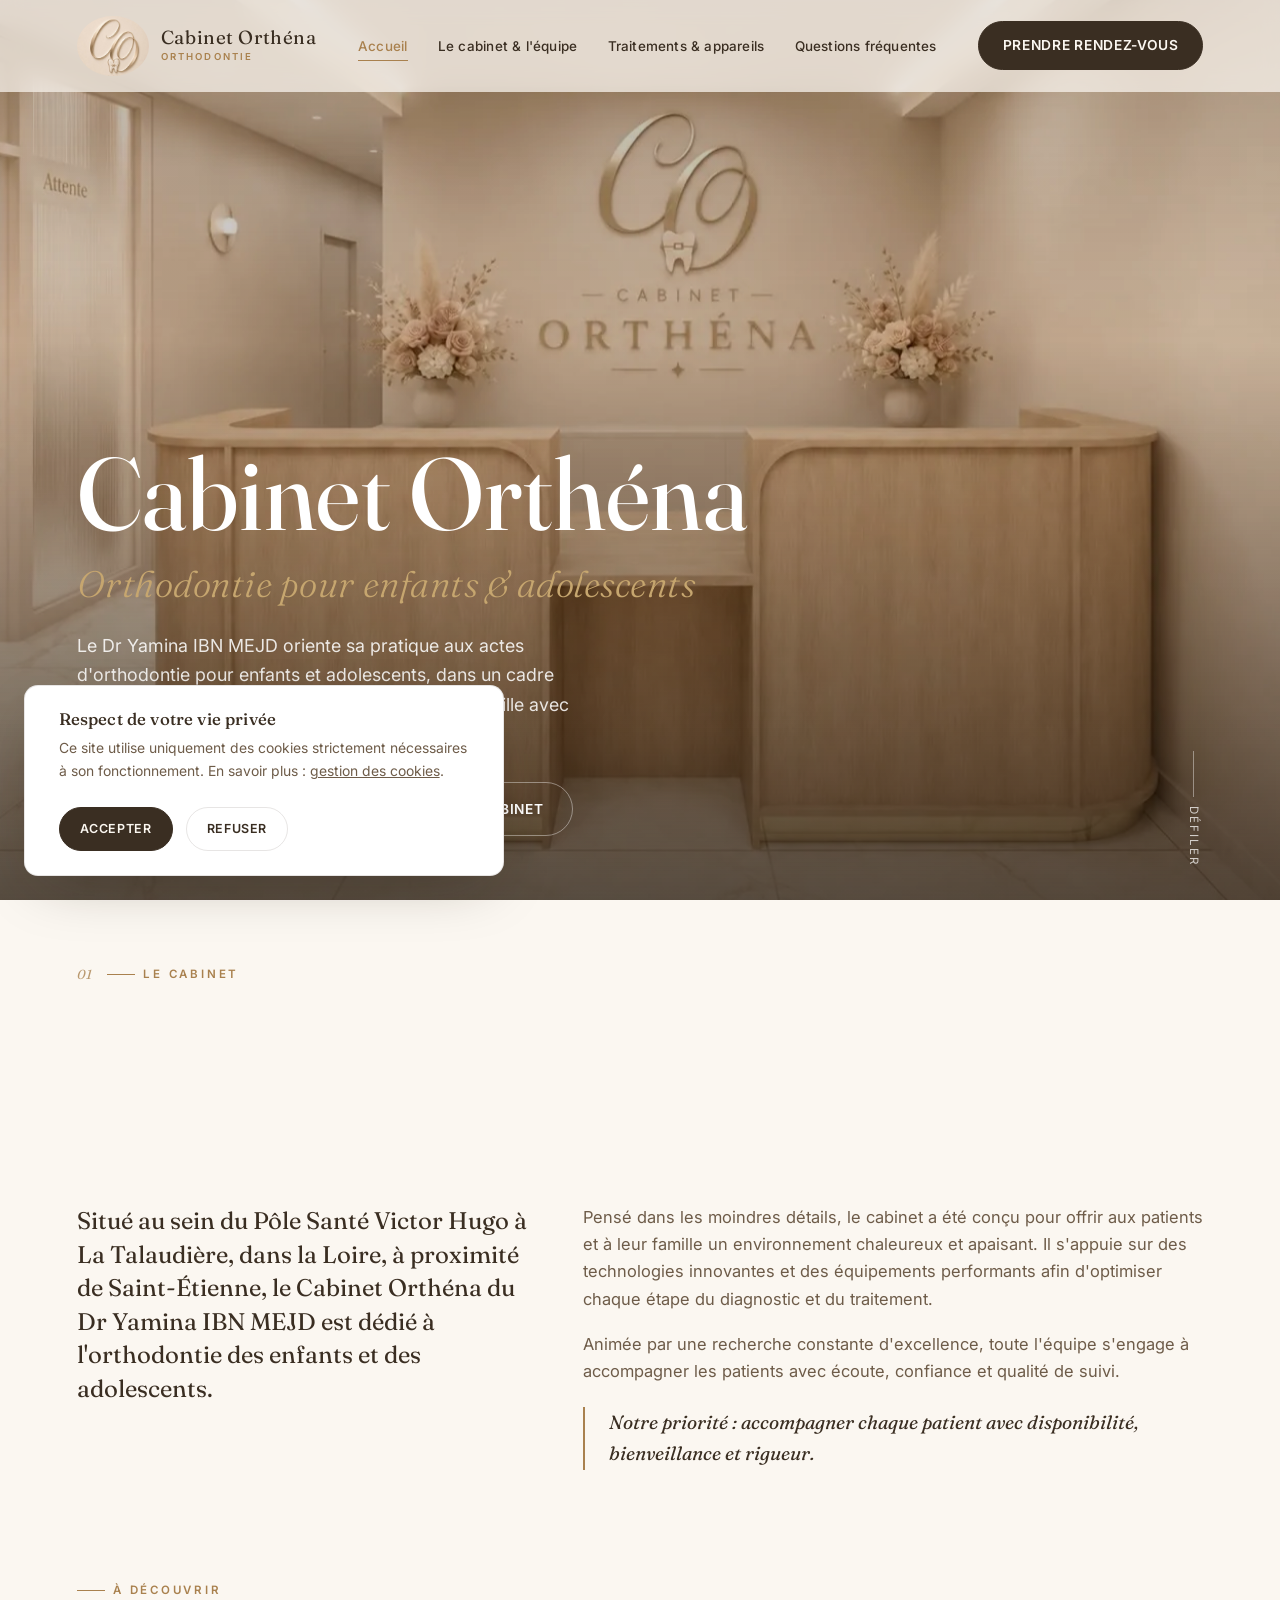
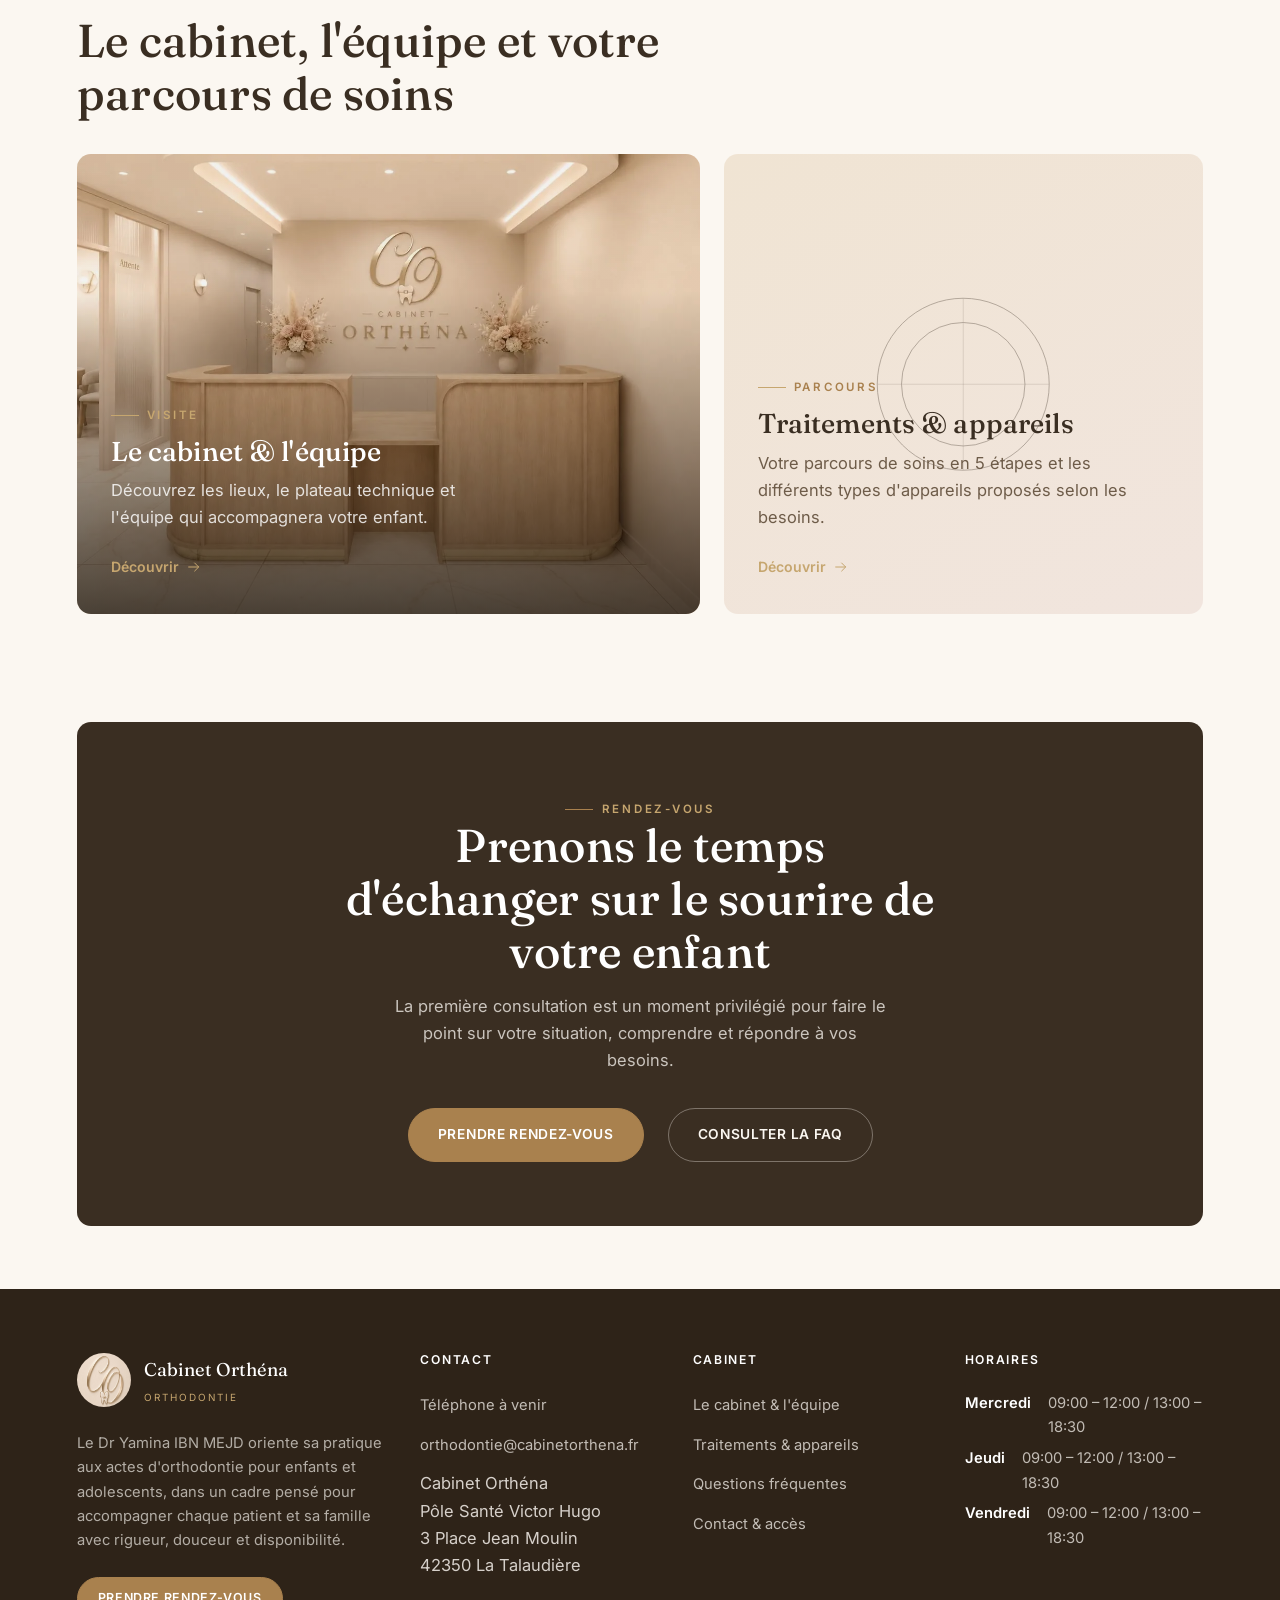
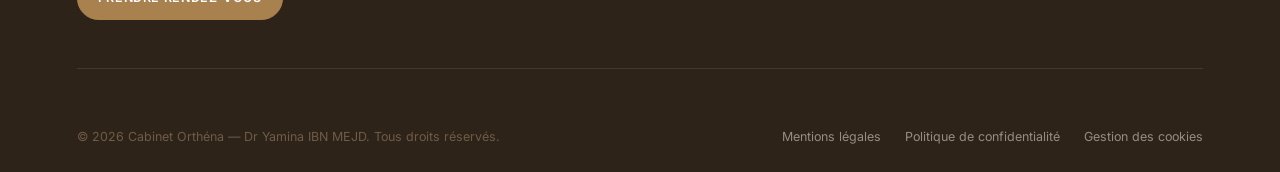
==== commit b9faf57d: "Titres, horaires et eyebrow accueil : 3 ajustements ciblés - Suppression de « à La Talaudière » dans" ====
--- a/index.html
+++ b/index.html
@@ -46,11 +46,11 @@
   ],
   "openingHoursSpecification": [
     { "@type": "OpeningHoursSpecification", "dayOfWeek": "Wednesday", "opens": "09:00", "closes": "12:00" },
-    { "@type": "OpeningHoursSpecification", "dayOfWeek": "Wednesday", "opens": "13:00", "closes": "19:00" },
+    { "@type": "OpeningHoursSpecification", "dayOfWeek": "Wednesday", "opens": "13:00", "closes": "18:30" },
     { "@type": "OpeningHoursSpecification", "dayOfWeek": "Thursday", "opens": "09:00", "closes": "12:00" },
-    { "@type": "OpeningHoursSpecification", "dayOfWeek": "Thursday", "opens": "13:00", "closes": "19:00" },
+    { "@type": "OpeningHoursSpecification", "dayOfWeek": "Thursday", "opens": "13:00", "closes": "18:30" },
     { "@type": "OpeningHoursSpecification", "dayOfWeek": "Friday", "opens": "09:00", "closes": "12:00" },
-    { "@type": "OpeningHoursSpecification", "dayOfWeek": "Friday", "opens": "13:00", "closes": "19:00" }
+    { "@type": "OpeningHoursSpecification", "dayOfWeek": "Friday", "opens": "13:00", "closes": "18:30" }
   ],
   "sameAs": [
     "https://www.doctolib.fr/dentiste/la-talaudiere/yamina-ibn-mejd"
@@ -130,8 +130,7 @@
       </picture>
     </div>
     <div class="hero-content">
-      <p class="eyebrow">Cabinet d'orthodontie — La Talaudière</p>
-      <h1 class="hero-title">Cabinet Orthéna<br><em>Orthodontie à La Talaudière, pour enfants &amp; adolescents</em></h1>
+      <h1 class="hero-title">Cabinet Orthéna<br><em>Orthodontie pour enfants &amp; adolescents</em></h1>
       <p class="hero-sub">Le Dr Yamina IBN MEJD oriente sa pratique aux actes d'orthodontie pour enfants et adolescents, dans un cadre pensé pour accompagner chaque patient et sa famille avec rigueur, douceur et disponibilité.</p>
       <div class="hero-actions">
         <a href="https://www.doctolib.fr/dentiste/la-talaudiere/yamina-ibn-mejd" data-doctolib class="btn btn--primary">Prendre rendez-vous</a>
@@ -243,7 +242,7 @@
       </div>
       <div class="footer-col">
         <h4>Horaires</h4>
-        <ul class="hours-list" data-hours-list><li><span class="hours-day">Mercredi</span><span class="hours-time">09:00 – 12:00 / 13:00 – 19:00</span></li><li><span class="hours-day">Jeudi</span><span class="hours-time">09:00 – 12:00 / 13:00 – 19:00</span></li><li><span class="hours-day">Vendredi</span><span class="hours-time">09:00 – 12:00 / 13:00 – 19:00</span></li></ul>
+        <ul class="hours-list" data-hours-list><li><span class="hours-day">Mercredi</span><span class="hours-time">09:00 – 12:00 / 13:00 – 18:30</span></li><li><span class="hours-day">Jeudi</span><span class="hours-time">09:00 – 12:00 / 13:00 – 18:30</span></li><li><span class="hours-day">Vendredi</span><span class="hours-time">09:00 – 12:00 / 13:00 – 18:30</span></li></ul>
       </div>
     </div>
     <div class="footer-bottom">
--- a/assets/css/style.css
+++ b/assets/css/style.css
@@ -523,6 +523,15 @@
     border-top: 1px solid var(--c-line);
   }
   .mobile-nav-footer a.contact-line { font-size: 0.95rem; color: var(--c-text-soft); }
+  /* Le sélecteur ".mobile-nav a" ci-dessus s'applique aussi, par erreur, au
+     bouton "Prendre rendez-vous" du menu mobile (qui est un <a>) : on lui
+     redonne ici la taille/police normale du bouton pour que le texte tienne
+     correctement à l'intérieur. */
+  .mobile-nav-footer .btn {
+    font-family: var(--font-body);
+    font-size: 0.86rem;
+    font-weight: 600;
+  }
 }
 
 /* Sticky mobile CTA */
